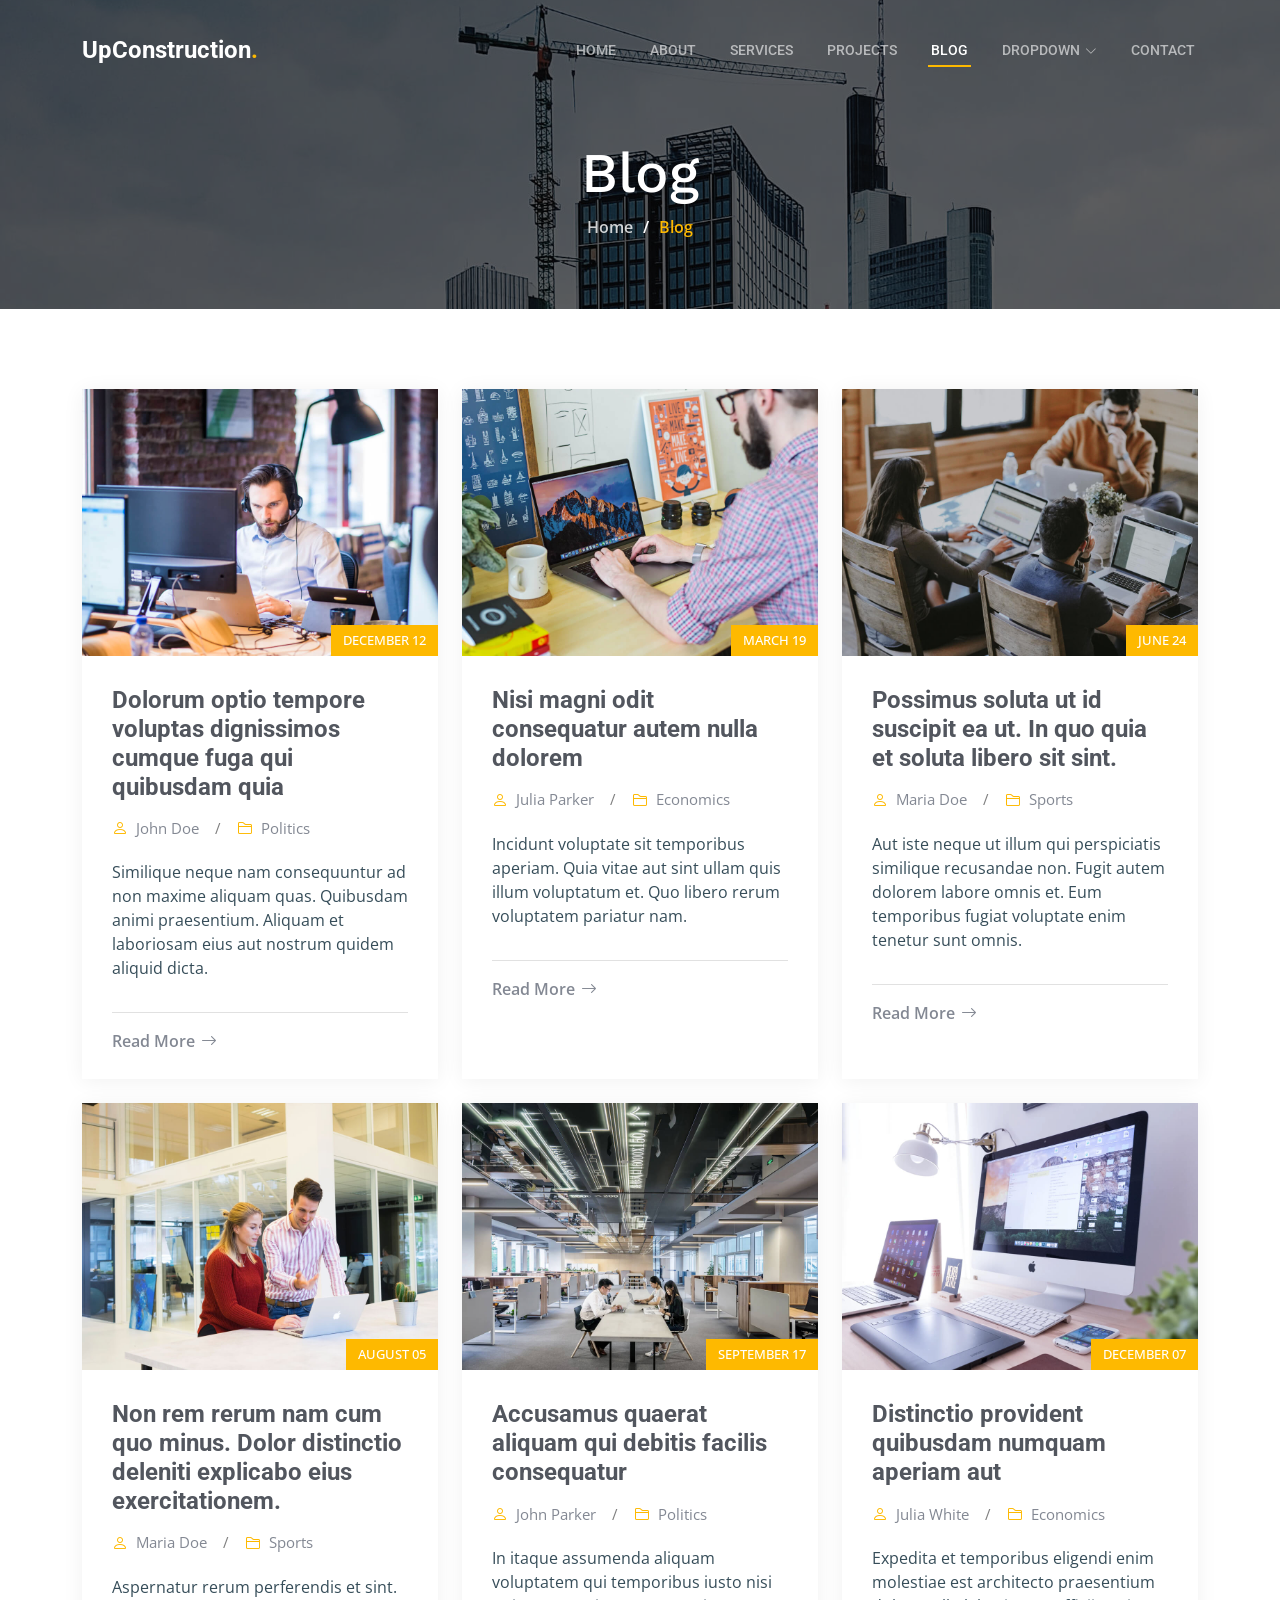
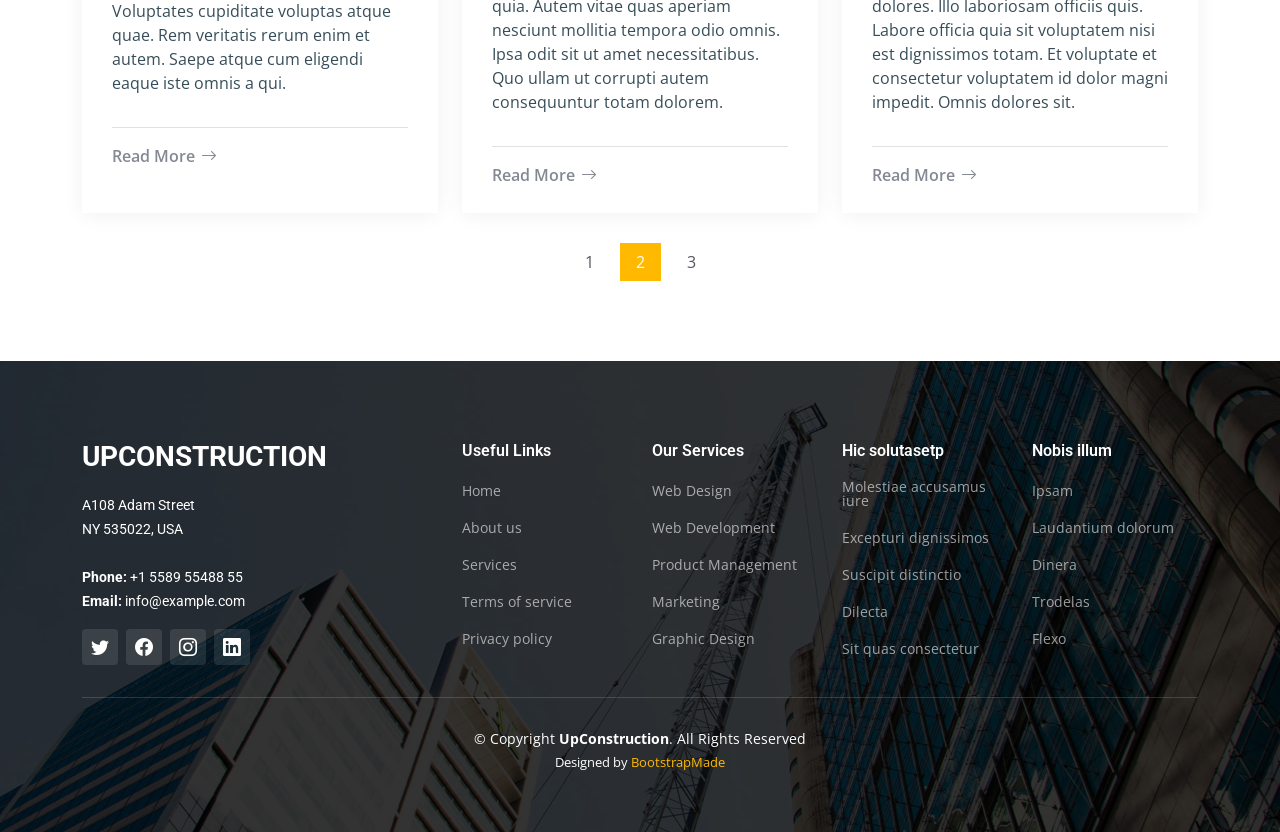
==== blog.html @ 9a9c30e9 "main" ====
<!DOCTYPE html>
<html lang="en">

<head>
  <meta charset="utf-8">
  <meta content="width=device-width, initial-scale=1.0" name="viewport">

  <title>UpConstruction Bootstrap Template - Blog</title>
  <meta content="" name="description">
  <meta content="" name="keywords">

  <!-- Favicons -->
  <link href="assets/img/favicon.png" rel="icon">
  <link href="assets/img/apple-touch-icon.png" rel="apple-touch-icon">

  <!-- Google Fonts -->
  <link rel="preconnect" href="https://fonts.googleapis.com">
  <link rel="preconnect" href="https://fonts.gstatic.com" crossorigin>
  <link href="https://fonts.googleapis.com/css2?family=Open+Sans:ital,wght@0,300;0,400;0,500;0,600;0,700;1,300;1,400;1,600;1,700&family=Roboto:ital,wght@0,300;0,400;0,500;0,600;0,700;1,300;1,400;1,500;1,600;1,700&family=Work+Sans:ital,wght@0,300;0,400;0,500;0,600;0,700;1,300;1,400;1,500;1,600;1,700&display=swap" rel="stylesheet">

  <!-- Vendor CSS Files -->
  <link href="assets/vendor/bootstrap/css/bootstrap.min.css" rel="stylesheet">
  <link href="assets/vendor/bootstrap-icons/bootstrap-icons.css" rel="stylesheet">
  <link href="assets/vendor/fontawesome-free/css/all.min.css" rel="stylesheet">
  <link href="assets/vendor/aos/aos.css" rel="stylesheet">
  <link href="assets/vendor/glightbox/css/glightbox.min.css" rel="stylesheet">
  <link href="assets/vendor/swiper/swiper-bundle.min.css" rel="stylesheet">

  <!-- Template Main CSS File -->
  <link href="assets/css/main.css" rel="stylesheet">

  <!-- =======================================================
  * Template Name: UpConstruction - v1.3.0
  * Template URL: https://bootstrapmade.com/upconstruction-bootstrap-construction-website-template/
  * Author: BootstrapMade.com
  * License: https://bootstrapmade.com/license/
  ======================================================== -->
</head>

<body>

  <!-- ======= Header ======= -->
  <header id="header" class="header d-flex align-items-center">
    <div class="container-fluid container-xl d-flex align-items-center justify-content-between">

      <a href="index.html" class="logo d-flex align-items-center">
        <!-- Uncomment the line below if you also wish to use an image logo -->
        <!-- <img src="assets/img/logo.png" alt=""> -->
        <h1>UpConstruction<span>.</span></h1>
      </a>

      <i class="mobile-nav-toggle mobile-nav-show bi bi-list"></i>
      <i class="mobile-nav-toggle mobile-nav-hide d-none bi bi-x"></i>
      <nav id="navbar" class="navbar">
        <ul>
          <li><a href="index.html">Home</a></li>
          <li><a href="about.html">About</a></li>
          <li><a href="services.html">Services</a></li>
          <li><a href="projects.html">Projects</a></li>
          <li><a href="blog.html" class="active">Blog</a></li>
          <li class="dropdown"><a href="#"><span>Dropdown</span> <i class="bi bi-chevron-down dropdown-indicator"></i></a>
            <ul>
              <li><a href="#">Dropdown 1</a></li>
              <li class="dropdown"><a href="#"><span>Deep Dropdown</span> <i class="bi bi-chevron-down dropdown-indicator"></i></a>
                <ul>
                  <li><a href="#">Deep Dropdown 1</a></li>
                  <li><a href="#">Deep Dropdown 2</a></li>
                  <li><a href="#">Deep Dropdown 3</a></li>
                  <li><a href="#">Deep Dropdown 4</a></li>
                  <li><a href="#">Deep Dropdown 5</a></li>
                </ul>
              </li>
              <li><a href="#">Dropdown 2</a></li>
              <li><a href="#">Dropdown 3</a></li>
              <li><a href="#">Dropdown 4</a></li>
            </ul>
          </li>
          <li><a href="contact.html">Contact</a></li>
        </ul>
      </nav><!-- .navbar -->

    </div>
  </header><!-- End Header -->

  <main id="main">

    <!-- ======= Breadcrumbs ======= -->
    <div class="breadcrumbs d-flex align-items-center" style="background-image: url('assets/img/breadcrumbs-bg.jpg');">
      <div class="container position-relative d-flex flex-column align-items-center" data-aos="fade">

        <h2>Blog</h2>
        <ol>
          <li><a href="index.html">Home</a></li>
          <li>Blog</li>
        </ol>

      </div>
    </div><!-- End Breadcrumbs -->

    <!-- ======= Blog Section ======= -->
    <section id="blog" class="blog">
      <div class="container" data-aos="fade-up" data-aos-delay="100">

        <div class="row gy-4 posts-list">

          <div class="col-xl-4 col-md-6">
            <div class="post-item position-relative h-100">

              <div class="post-img position-relative overflow-hidden">
                <img src="assets/img/blog/blog-1.jpg" class="img-fluid" alt="">
                <span class="post-date">December 12</span>
              </div>

              <div class="post-content d-flex flex-column">

                <h3 class="post-title">Dolorum optio tempore voluptas dignissimos cumque fuga qui quibusdam quia</h3>

                <div class="meta d-flex align-items-center">
                  <div class="d-flex align-items-center">
                    <i class="bi bi-person"></i> <span class="ps-2">John Doe</span>
                  </div>
                  <span class="px-3 text-black-50">/</span>
                  <div class="d-flex align-items-center">
                    <i class="bi bi-folder2"></i> <span class="ps-2">Politics</span>
                  </div>
                </div>

                <p>
                  Similique neque nam consequuntur ad non maxime aliquam quas. Quibusdam animi praesentium. Aliquam et laboriosam eius aut nostrum quidem aliquid dicta.
                </p>

                <hr>

                <a href="blog-details.html" class="readmore stretched-link"><span>Read More</span><i class="bi bi-arrow-right"></i></a>

              </div>

            </div>
          </div><!-- End post list item -->

          <div class="col-xl-4 col-md-6">
            <div class="post-item position-relative h-100">

              <div class="post-img position-relative overflow-hidden">
                <img src="assets/img/blog/blog-2.jpg" class="img-fluid" alt="">
                <span class="post-date">March 19</span>
              </div>

              <div class="post-content d-flex flex-column">

                <h3 class="post-title">Nisi magni odit consequatur autem nulla dolorem</h3>

                <div class="meta d-flex align-items-center">
                  <div class="d-flex align-items-center">
                    <i class="bi bi-person"></i> <span class="ps-2">Julia Parker</span>
                  </div>
                  <span class="px-3 text-black-50">/</span>
                  <div class="d-flex align-items-center">
                    <i class="bi bi-folder2"></i> <span class="ps-2">Economics</span>
                  </div>
                </div>

                <p>
                  Incidunt voluptate sit temporibus aperiam. Quia vitae aut sint ullam quis illum voluptatum et. Quo libero rerum voluptatem pariatur nam.
                </p>

                <hr>

                <a href="blog-details.html" class="readmore stretched-link"><span>Read More</span><i class="bi bi-arrow-right"></i></a>

              </div>

            </div>
          </div><!-- End post list item -->

          <div class="col-xl-4 col-md-6">
            <div class="post-item position-relative h-100">

              <div class="post-img position-relative overflow-hidden">
                <img src="assets/img/blog/blog-3.jpg" class="img-fluid" alt="">
                <span class="post-date">June 24</span>
              </div>

              <div class="post-content d-flex flex-column">

                <h3 class="post-title">Possimus soluta ut id suscipit ea ut. In quo quia et soluta libero sit sint.</h3>

                <div class="meta d-flex align-items-center">
                  <div class="d-flex align-items-center">
                    <i class="bi bi-person"></i> <span class="ps-2">Maria Doe</span>
                  </div>
                  <span class="px-3 text-black-50">/</span>
                  <div class="d-flex align-items-center">
                    <i class="bi bi-folder2"></i> <span class="ps-2">Sports</span>
                  </div>
                </div>

                <p>
                  Aut iste neque ut illum qui perspiciatis similique recusandae non. Fugit autem dolorem labore omnis et. Eum temporibus fugiat voluptate enim tenetur sunt omnis.
                </p>

                <hr>

                <a href="blog-details.html" class="readmore stretched-link"><span>Read More</span><i class="bi bi-arrow-right"></i></a>

              </div>

            </div>
          </div><!-- End post list item -->

          <div class="col-xl-4 col-md-6">
            <div class="post-item position-relative h-100">

              <div class="post-img position-relative overflow-hidden">
                <img src="assets/img/blog/blog-4.jpg" class="img-fluid" alt="">
                <span class="post-date">August 05</span>
              </div>

              <div class="post-content d-flex flex-column">

                <h3 class="post-title">Non rem rerum nam cum quo minus. Dolor distinctio deleniti explicabo eius exercitationem.</h3>

                <div class="meta d-flex align-items-center">
                  <div class="d-flex align-items-center">
                    <i class="bi bi-person"></i> <span class="ps-2">Maria Doe</span>
                  </div>
                  <span class="px-3 text-black-50">/</span>
                  <div class="d-flex align-items-center">
                    <i class="bi bi-folder2"></i> <span class="ps-2">Sports</span>
                  </div>
                </div>

                <p>
                  Aspernatur rerum perferendis et sint. Voluptates cupiditate voluptas atque quae. Rem veritatis rerum enim et autem. Saepe atque cum eligendi eaque iste omnis a qui.
                </p>

                <hr>

                <a href="blog-details.html" class="readmore stretched-link"><span>Read More</span><i class="bi bi-arrow-right"></i></a>

              </div>

            </div>
          </div><!-- End post list item -->

          <div class="col-xl-4 col-md-6">
            <div class="post-item position-relative h-100">

              <div class="post-img position-relative overflow-hidden">
                <img src="assets/img/blog/blog-5.jpg" class="img-fluid" alt="">
                <span class="post-date">September 17</span>
              </div>

              <div class="post-content d-flex flex-column">

                <h3 class="post-title">Accusamus quaerat aliquam qui debitis facilis consequatur</h3>

                <div class="meta d-flex align-items-center">
                  <div class="d-flex align-items-center">
                    <i class="bi bi-person"></i> <span class="ps-2">John Parker</span>
                  </div>
                  <span class="px-3 text-black-50">/</span>
                  <div class="d-flex align-items-center">
                    <i class="bi bi-folder2"></i> <span class="ps-2">Politics</span>
                  </div>
                </div>

                <p>
                  In itaque assumenda aliquam voluptatem qui temporibus iusto nisi quia. Autem vitae quas aperiam nesciunt mollitia tempora odio omnis. Ipsa odit sit ut amet necessitatibus. Quo ullam ut corrupti autem consequuntur totam dolorem.
                </p>

                <hr>

                <a href="blog-details.html" class="readmore stretched-link"><span>Read More</span><i class="bi bi-arrow-right"></i></a>

              </div>

            </div>
          </div><!-- End post list item -->

          <div class="col-xl-4 col-md-6">
            <div class="post-item position-relative h-100">

              <div class="post-img position-relative overflow-hidden">
                <img src="assets/img/blog/blog-6.jpg" class="img-fluid" alt="">
                <span class="post-date">December 07</span>
              </div>

              <div class="post-content d-flex flex-column">

                <h3 class="post-title">Distinctio provident quibusdam numquam aperiam aut</h3>

                <div class="meta d-flex align-items-center">
                  <div class="d-flex align-items-center">
                    <i class="bi bi-person"></i> <span class="ps-2">Julia White</span>
                  </div>
                  <span class="px-3 text-black-50">/</span>
                  <div class="d-flex align-items-center">
                    <i class="bi bi-folder2"></i> <span class="ps-2">Economics</span>
                  </div>
                </div>

                <p>
                  Expedita et temporibus eligendi enim molestiae est architecto praesentium dolores. Illo laboriosam officiis quis. Labore officia quia sit voluptatem nisi est dignissimos totam. Et voluptate et consectetur voluptatem id dolor magni impedit. Omnis dolores sit.
                </p>

                <hr>

                <a href="blog-details.html" class="readmore stretched-link"><span>Read More</span><i class="bi bi-arrow-right"></i></a>

              </div>

            </div>
          </div><!-- End post list item -->

        </div><!-- End blog posts list -->

        <div class="blog-pagination">
          <ul class="justify-content-center">
            <li><a href="#">1</a></li>
            <li class="active"><a href="#">2</a></li>
            <li><a href="#">3</a></li>
          </ul>
        </div><!-- End blog pagination -->

      </div>
    </section><!-- End Blog Section -->

  </main><!-- End #main -->

  <!-- ======= Footer ======= -->
  <footer id="footer" class="footer">

    <div class="footer-content position-relative">
      <div class="container">
        <div class="row">

          <div class="col-lg-4 col-md-6">
            <div class="footer-info">
              <h3>UpConstruction</h3>
              <p>
                A108 Adam Street <br>
                NY 535022, USA<br><br>
                <strong>Phone:</strong> +1 5589 55488 55<br>
                <strong>Email:</strong> info@example.com<br>
              </p>
              <div class="social-links d-flex mt-3">
                <a href="#" class="d-flex align-items-center justify-content-center"><i class="bi bi-twitter"></i></a>
                <a href="#" class="d-flex align-items-center justify-content-center"><i class="bi bi-facebook"></i></a>
                <a href="#" class="d-flex align-items-center justify-content-center"><i class="bi bi-instagram"></i></a>
                <a href="#" class="d-flex align-items-center justify-content-center"><i class="bi bi-linkedin"></i></a>
              </div>
            </div>
          </div><!-- End footer info column-->

          <div class="col-lg-2 col-md-3 footer-links">
            <h4>Useful Links</h4>
            <ul>
              <li><a href="#">Home</a></li>
              <li><a href="#">About us</a></li>
              <li><a href="#">Services</a></li>
              <li><a href="#">Terms of service</a></li>
              <li><a href="#">Privacy policy</a></li>
            </ul>
          </div><!-- End footer links column-->

          <div class="col-lg-2 col-md-3 footer-links">
            <h4>Our Services</h4>
            <ul>
              <li><a href="#">Web Design</a></li>
              <li><a href="#">Web Development</a></li>
              <li><a href="#">Product Management</a></li>
              <li><a href="#">Marketing</a></li>
              <li><a href="#">Graphic Design</a></li>
            </ul>
          </div><!-- End footer links column-->

          <div class="col-lg-2 col-md-3 footer-links">
            <h4>Hic solutasetp</h4>
            <ul>
              <li><a href="#">Molestiae accusamus iure</a></li>
              <li><a href="#">Excepturi dignissimos</a></li>
              <li><a href="#">Suscipit distinctio</a></li>
              <li><a href="#">Dilecta</a></li>
              <li><a href="#">Sit quas consectetur</a></li>
            </ul>
          </div><!-- End footer links column-->

          <div class="col-lg-2 col-md-3 footer-links">
            <h4>Nobis illum</h4>
            <ul>
              <li><a href="#">Ipsam</a></li>
              <li><a href="#">Laudantium dolorum</a></li>
              <li><a href="#">Dinera</a></li>
              <li><a href="#">Trodelas</a></li>
              <li><a href="#">Flexo</a></li>
            </ul>
          </div><!-- End footer links column-->

        </div>
      </div>
    </div>

    <div class="footer-legal text-center position-relative">
      <div class="container">
        <div class="copyright">
          &copy; Copyright <strong><span>UpConstruction</span></strong>. All Rights Reserved
        </div>
        <div class="credits">
          <!-- All the links in the footer should remain intact. -->
          <!-- You can delete the links only if you purchased the pro version. -->
          <!-- Licensing information: https://bootstrapmade.com/license/ -->
          <!-- Purchase the pro version with working PHP/AJAX contact form: https://bootstrapmade.com/upconstruction-bootstrap-construction-website-template/ -->
          Designed by <a href="https://bootstrapmade.com/">BootstrapMade</a>
        </div>
      </div>
    </div>

  </footer>
  <!-- End Footer -->

  <a href="#" class="scroll-top d-flex align-items-center justify-content-center"><i class="bi bi-arrow-up-short"></i></a>

  <div id="preloader"></div>

  <!-- Vendor JS Files -->
  <script src="assets/vendor/bootstrap/js/bootstrap.bundle.min.js"></script>
  <script src="assets/vendor/aos/aos.js"></script>
  <script src="assets/vendor/glightbox/js/glightbox.min.js"></script>
  <script src="assets/vendor/isotope-layout/isotope.pkgd.min.js"></script>
  <script src="assets/vendor/swiper/swiper-bundle.min.js"></script>
  <script src="assets/vendor/purecounter/purecounter_vanilla.js"></script>
  <script src="assets/vendor/php-email-form/validate.js"></script>

  <!-- Template Main JS File -->
  <script src="assets/js/main.js"></script>

</body>

</html>
---- assets/css/main.css ----
/**
* Template Name: UpConstruction - v1.3.0
* Template URL: https://bootstrapmade.com/upconstruction-bootstrap-construction-website-template/
* Author: BootstrapMade.com
* License: https://bootstrapmade.com/license/
*/

/*--------------------------------------------------------------
# Set main reusable colors and fonts using CSS variables
# Learn more about CSS variables at https://developer.mozilla.org/en-US/docs/Web/CSS/Using_CSS_custom_properties
--------------------------------------------------------------*/
/* Fonts */
:root {
  --font-default: "Open Sans", system-ui, -apple-system, "Segoe UI", Roboto, "Helvetica Neue", Arial, "Noto Sans", "Liberation Sans", sans-serif, "Apple Color Emoji", "Segoe UI Emoji", "Segoe UI Symbol", "Noto Color Emoji";
  --font-primary: "Roboto", sans-serif;
  --font-secondary: "Work Sans", sans-serif;
}

/* Colors */
:root {
  --color-default: #364d59;
  --color-primary: #feb900;
  --color-secondary: #52565e;
}

/* Smooth scroll behavior */
:root {
  scroll-behavior: smooth;
}

/*--------------------------------------------------------------
# General
--------------------------------------------------------------*/
body {
  font-family: var(--font-default);
  color: var(--color-default);
  overflow-x: hidden;
}

a {
  color: var(--color-primary);
  text-decoration: none;
}

a:hover {
  color: #ffc732;
  text-decoration: none;
}

h1,
h2,
h3,
h4,
h5,
h6 {
  font-family: var(--font-primary);
}

/*--------------------------------------------------------------
# Sections & Section Header
--------------------------------------------------------------*/
section {
  padding: 80px 0;
  overflow: hidden;
}

.section-bg {
  background-color: #f5f6f7;
}

.section-header {
  text-align: center;
  padding-bottom: 70px;
}

.section-header h2 {
  font-size: 32px;
  font-weight: 700;
  position: relative;
  color: #2e3135;
}

.section-header h2:before,
.section-header h2:after {
  content: "";
  width: 50px;
  height: 2px;
  background: var(--color-primary);
  display: inline-block;
}

.section-header h2:before {
  margin: 0 15px 10px 0;
}

.section-header h2:after {
  margin: 0 0 10px 15px;
}

.section-header p {
  margin: 0 auto 0 auto;
}

@media (min-width: 1199px) {
  .section-header p {
    max-width: 60%;
  }
}

/*--------------------------------------------------------------
# Breadcrumbs
--------------------------------------------------------------*/
.breadcrumbs {
  padding: 140px 0 60px 0;
  min-height: 30vh;
  position: relative;
  background-size: cover;
  background-position: center;
  background-repeat: no-repeat;
}

.breadcrumbs:before {
  content: "";
  background-color: rgba(0, 0, 0, 0.6);
  position: absolute;
  inset: 0;
}

.breadcrumbs h2 {
  font-size: 56px;
  font-weight: 500;
  color: #fff;
  font-family: var(--font-secondary);
}

.breadcrumbs ol {
  display: flex;
  flex-wrap: wrap;
  list-style: none;
  padding: 0 0 10px 0;
  margin: 0;
  font-size: 16px;
  font-weight: 600;
  color: var(--color-primary);
}

.breadcrumbs ol a {
  color: rgba(255, 255, 255, 0.8);
  transition: 0.3s;
}

.breadcrumbs ol a:hover {
  text-decoration: underline;
}

.breadcrumbs ol li+li {
  padding-left: 10px;
}

.breadcrumbs ol li+li::before {
  display: inline-block;
  padding-right: 10px;
  color: #fff;
  content: "/";
}

/*--------------------------------------------------------------
# Scroll top button
--------------------------------------------------------------*/
.scroll-top {
  position: fixed;
  visibility: hidden;
  opacity: 0;
  right: 15px;
  bottom: 15px;
  z-index: 99999;
  background: var(--color-primary);
  width: 40px;
  height: 40px;
  border-radius: 4px;
  transition: all 0.4s;
}

.scroll-top i {
  font-size: 24px;
  color: var(--color-secondary);
  line-height: 0;
}

.scroll-top:hover {
  background: #ffc732;
  color: #fff;
}

.scroll-top.active {
  visibility: visible;
  opacity: 1;
}

/*--------------------------------------------------------------
# Preloader
--------------------------------------------------------------*/
#preloader {
  position: fixed;
  inset: 0;
  z-index: 999999;
  overflow: hidden;
  background: #fff;
  transition: all 0.6s ease-out;
}

#preloader:before {
  content: "";
  position: fixed;
  top: calc(50% - 30px);
  left: calc(50% - 30px);
  border: 6px solid #fff;
  border-color: var(--color-primary) transparent var(--color-primary) transparent;
  border-radius: 50%;
  width: 60px;
  height: 60px;
  -webkit-animation: animate-preloader 1.5s linear infinite;
  animation: animate-preloader 1.5s linear infinite;
}

@-webkit-keyframes animate-preloader {
  0% {
    transform: rotate(0deg);
  }

  100% {
    transform: rotate(360deg);
  }
}

@keyframes animate-preloader {
  0% {
    transform: rotate(0deg);
  }

  100% {
    transform: rotate(360deg);
  }
}

/*--------------------------------------------------------------
# Disable aos animation delay on mobile devices
--------------------------------------------------------------*/
@media screen and (max-width: 768px) {
  [data-aos-delay] {
    transition-delay: 0 !important;
  }
}

/*--------------------------------------------------------------
# Header
--------------------------------------------------------------*/
.header {
  z-index: 997;
  position: absolute;
  padding: 30px 0;
  top: 0;
  left: 0;
  right: 0;
}

.header .logo img {
  max-height: 40px;
  margin-right: 6px;
}

.header .logo h1 {
  font-size: 24px;
  font-weight: 700;
  color: #fff;
  margin-bottom: 0;
  font-family: var(--font-primary);
}

.header .logo h1 span {
  color: var(--color-primary);
}

/*--------------------------------------------------------------
# Desktop Navigation
--------------------------------------------------------------*/
@media (min-width: 1280px) {
  .navbar {
    padding: 0;
  }

  .navbar ul {
    margin: 0;
    padding: 0;
    display: flex;
    list-style: none;
    align-items: center;
  }

  .navbar li {
    position: relative;
  }

  .navbar>ul>li {
    white-space: nowrap;
    padding: 10px 0 10px 28px;
  }

  .navbar a,
  .navbar a:focus {
    display: flex;
    align-items: center;
    justify-content: space-between;
    padding: 0 3px;
    font-family: var(--font-primary);
    font-size: 14px;
    font-weight: 500;
    color: rgba(255, 255, 255, 0.6);
    text-transform: uppercase;
    white-space: nowrap;
    transition: 0.3s;
    position: relative;
  }

  .navbar a i,
  .navbar a:focus i {
    font-size: 12px;
    line-height: 0;
    margin-left: 5px;
  }

  .navbar>ul>li>a:before {
    content: "";
    position: absolute;
    width: 100%;
    height: 2px;
    bottom: -6px;
    left: 0;
    background-color: var(--color-primary);
    visibility: hidden;
    width: 0px;
    transition: all 0.3s ease-in-out 0s;
  }

  .navbar a:hover:before,
  .navbar li:hover>a:before,
  .navbar .active:before {
    visibility: visible;
    width: 100%;
  }

  .navbar a:hover,
  .navbar .active,
  .navbar .active:focus,
  .navbar li:hover>a {
    color: #fff;
  }

  .navbar .dropdown ul {
    display: block;
    position: absolute;
    left: 28px;
    top: calc(100% + 30px);
    margin: 0;
    padding: 10px 0;
    z-index: 99;
    opacity: 0;
    visibility: hidden;
    background: #fff;
    box-shadow: 0px 0px 30px rgba(127, 137, 161, 0.25);
    transition: 0.3s;
  }

  .navbar .dropdown ul li {
    min-width: 200px;
  }

  .navbar .dropdown ul a {
    padding: 10px 20px;
    font-size: 15px;
    text-transform: none;
    color: var(--color-default);
    font-weight: 400;
  }

  .navbar .dropdown ul a i {
    font-size: 12px;
  }

  .navbar .dropdown ul a:hover,
  .navbar .dropdown ul .active:hover,
  .navbar .dropdown ul li:hover>a {
    color: var(--color-primary);
  }

  .navbar .dropdown:hover>ul {
    opacity: 1;
    top: 100%;
    visibility: visible;
  }

  .navbar .dropdown .dropdown ul {
    top: 0;
    left: calc(100% - 30px);
    visibility: hidden;
  }

  .navbar .dropdown .dropdown:hover>ul {
    opacity: 1;
    top: 0;
    left: 100%;
    visibility: visible;
  }
}

@media (min-width: 1280px) and (max-width: 1366px) {
  .navbar .dropdown .dropdown ul {
    left: -90%;
  }

  .navbar .dropdown .dropdown:hover>ul {
    left: -100%;
  }
}

@media (min-width: 1280px) {

  .mobile-nav-show,
  .mobile-nav-hide {
    display: none;
  }
}

/*--------------------------------------------------------------
# Mobile Navigation
--------------------------------------------------------------*/
@media (max-width: 1279px) {
  .navbar {
    position: fixed;
    top: 0;
    right: -100%;
    width: 100%;
    max-width: 400px;
    bottom: 0;
    transition: 0.3s;
    z-index: 9997;
  }

  .navbar ul {
    position: absolute;
    inset: 0;
    padding: 50px 0 10px 0;
    margin: 0;
    background: rgba(0, 0, 0, 0.8);
    overflow-y: auto;
    transition: 0.3s;
    z-index: 9998;
  }

  .navbar a,
  .navbar a:focus {
    display: flex;
    align-items: center;
    justify-content: space-between;
    padding: 10px 20px;
    font-family: var(--font-primary);
    font-size: 15px;
    font-weight: 500;
    color: rgba(255, 255, 255, 0.7);
    white-space: nowrap;
    text-transform: uppercase;
    transition: 0.3s;
  }

  .navbar a i,
  .navbar a:focus i {
    font-size: 12px;
    line-height: 0;
    margin-left: 5px;
  }

  .navbar a:hover,
  .navbar .active,
  .navbar .active:focus,
  .navbar li:hover>a {
    color: #fff;
  }

  .navbar .dropdown ul,
  .navbar .dropdown .dropdown ul {
    position: static;
    display: none;
    padding: 10px 0;
    margin: 10px 20px;
    transition: all 0.5s ease-in-out;
    border: 1px solid #222428;
  }

  .navbar .dropdown>.dropdown-active,
  .navbar .dropdown .dropdown>.dropdown-active {
    display: block;
  }

  .mobile-nav-show {
    position: relative;
    color: #fff;
    font-size: 28px;
    cursor: pointer;
    line-height: 0;
    transition: 0.5s;
    z-index: 9999;
    padding-right: 10px;
  }

  .mobile-nav-hide {
    color: #fff;
    font-size: 32px;
    cursor: pointer;
    line-height: 0;
    transition: 0.5s;
    position: fixed;
    right: 20px;
    top: 20px;
    z-index: 9999;
  }

  .mobile-nav-active {
    overflow: hidden;
  }

  .mobile-nav-active .navbar {
    right: 0;
  }

  .mobile-nav-active .navbar:before {
    content: "";
    position: fixed;
    inset: 0;
    background: rgba(0, 0, 0, 0.6);
    z-index: 9996;
  }
}

/*--------------------------------------------------------------
# Get Started Section
--------------------------------------------------------------*/
.get-started .content {
  padding: 30px 0;
}

.get-started .content h3 {
  font-size: 36px;
  color: var(--color-secondary);
  font-weight: 600;
  margin-bottom: 25px;
  padding-bottom: 25px;
  position: relative;
}

.get-started .content h3:after {
  content: "";
  position: absolute;
  display: block;
  width: 60px;
  height: 4px;
  background: var(--color-primary);
  left: 0;
  bottom: 0;
}

.get-started .content p {
  font-size: 14px;
}

.get-started .php-email-form {
  background: #fff;
  padding: 30px;
  height: 100%;
}

@media (max-width: 575px) {
  .get-started .php-email-form {
    padding: 20px;
  }
}

.get-started .php-email-form h3 {
  font-size: 14px;
  font-weight: 700;
  text-transform: uppercase;
  letter-spacing: 1px;
}

.get-started .php-email-form p {
  font-size: 14px;
  margin-bottom: 20px;
}

.get-started .php-email-form .error-message {
  display: none;
  color: #fff;
  background: #df1529;
  text-align: left;
  padding: 15px;
  margin-bottom: 24px;
  font-weight: 600;
}

.get-started .php-email-form .sent-message {
  display: none;
  color: #fff;
  background: #059652;
  text-align: center;
  padding: 15px;
  margin-bottom: 24px;
  font-weight: 600;
}

.get-started .php-email-form .loading {
  display: none;
  background: #fff;
  text-align: center;
  padding: 15px;
  margin-bottom: 24px;
}

.get-started .php-email-form .loading:before {
  content: "";
  display: inline-block;
  border-radius: 50%;
  width: 24px;
  height: 24px;
  margin: 0 10px -6px 0;
  border: 3px solid #059652;
  border-top-color: #fff;
  -webkit-animation: animate-loading 1s linear infinite;
  animation: animate-loading 1s linear infinite;
}

.get-started .php-email-form input,
.get-started .php-email-form textarea {
  border-radius: 0;
  box-shadow: none;
  font-size: 14px;
  border-radius: 0;
}

.get-started .php-email-form input:focus,
.get-started .php-email-form textarea:focus {
  border-color: var(--color-primary);
}

.get-started .php-email-form input {
  padding: 12px 15px;
}

.get-started .php-email-form textarea {
  padding: 12px 15px;
}

.get-started .php-email-form button[type=submit] {
  background: var(--color-primary);
  border: 0;
  padding: 10px 30px;
  color: #fff;
  transition: 0.4s;
  border-radius: 4px;
}

.get-started .php-email-form button[type=submit]:hover {
  background: rgba(254, 185, 0, 0.8);
}

@-webkit-keyframes animate-loading {
  0% {
    transform: rotate(0deg);
  }

  100% {
    transform: rotate(360deg);
  }
}

@keyframes animate-loading {
  0% {
    transform: rotate(0deg);
  }

  100% {
    transform: rotate(360deg);
  }
}

/*--------------------------------------------------------------
# Constructions Section
--------------------------------------------------------------*/
.constructions .card-item {
  border: 1px solid rgba(82, 86, 94, 0.2);
  background: #fff;
  position: relative;
  border-radius: 0;
}

.constructions .card-item .card-bg {
  min-height: 300px;
  background-size: cover;
  background-position: center;
  background-repeat: no-repeat;
}

.constructions .card-item .card-body {
  padding: 30px;
}

.constructions .card-item h4 {
  font-weight: 700;
  font-size: 20px;
  margin-bottom: 15px;
  color: var(--color-secondary);
}

.constructions .card-item p {
  color: var(--color-secondary);
  margin: 0;
}

/*--------------------------------------------------------------
# Services Section
--------------------------------------------------------------*/
.services .service-item {
  padding: 40px;
  background: #fff;
  height: 100%;
}

.services .service-item .icon {
  width: 48px;
  height: 48px;
  position: relative;
  margin-bottom: 50px;
}

.services .service-item .icon i {
  color: var(--color-secondary);
  font-size: 40px;
  transition: ease-in-out 0.3s;
  z-index: 2;
  position: relative;
  line-height: 1.8;
}

.services .service-item .icon:before {
  position: absolute;
  content: "";
  height: 100%;
  width: 100%;
  background: #f0f1f2;
  border-radius: 50px;
  z-index: 1;
  top: 10px;
  right: -15px;
  transition: 0.3s;
}

.services .service-item h3 {
  color: var(--color-default);
  font-weight: 700;
  margin: 0 0 20px 0;
  padding-bottom: 8px;
  font-size: 22px;
  position: relative;
  display: inline-block;
  border-bottom: 4px solid #ebebed;
  transition: 0.3s;
}

.services .service-item p {
  line-height: 24px;
  font-size: 14px;
  margin-bottom: 0;
}

.services .service-item .readmore {
  margin-top: 15px;
  display: inline-block;
  color: var(--color-primary);
}

.services .service-item:hover .icon:before {
  background: var(--color-primary);
}

.services .service-item:hover h3 {
  border-color: var(--color-primary);
}

/*--------------------------------------------------------------
# Features Section
--------------------------------------------------------------*/
.features .nav-tabs {
  border: 0;
}

.features .nav-link {
  padding: 15px 0;
  transition: 0.3s;
  color: var(--color-secondary);
  border-radius: 0;
  display: flex;
  align-items: center;
  justify-content: center;
  cursor: pointer;
  height: 100%;
  border: 0;
  border-bottom: 4px solid #e2e4e6;
}

.features .nav-link i {
  padding-right: 15px;
  font-size: 48px;
}

.features .nav-link h4 {
  font-size: 18px;
  font-weight: 600;
  margin: 0;
}

@media (max-width: 575px) {
  .features .nav-link h4 {
    font-size: 16px;
  }
}

.features .nav-link:hover {
  color: var(--color-primary);
}

.features .nav-link.active {
  color: var(--color-primary);
  background-color: transparent;
  border-color: var(--color-primary);
}

.features .tab-content {
  margin-top: 30px;
}

.features .tab-pane h3 {
  font-weight: 700;
  font-size: 32px;
  position: relative;
  margin-bottom: 20px;
  padding-bottom: 20px;
}

.features .tab-pane h3:after {
  content: "";
  position: absolute;
  display: block;
  width: 60px;
  height: 3px;
  background: var(--color-primary);
  left: 0;
  bottom: 0;
}

.features .tab-pane ul {
  list-style: none;
  padding: 0;
}

.features .tab-pane ul li {
  padding-top: 10px;
}

.features .tab-pane ul i {
  font-size: 20px;
  padding-right: 4px;
  color: var(--color-primary);
}

.features .tab-pane p:last-child {
  margin-bottom: 0;
}

/*--------------------------------------------------------------
# Our Projects Section
--------------------------------------------------------------*/
.projects .portfolio-flters {
  padding: 0;
  margin: 0 auto 20px auto;
  list-style: none;
  text-align: center;
}

.projects .portfolio-flters li {
  cursor: pointer;
  display: inline-block;
  padding: 0;
  font-size: 18px;
  font-weight: 500;
  margin: 0 10px;
  line-height: 1;
  margin-bottom: 5px;
  transition: all 0.3s ease-in-out;
}

.projects .portfolio-flters li:hover,
.projects .portfolio-flters li.filter-active {
  color: var(--color-primary);
}

.projects .portfolio-flters li:first-child {
  margin-left: 0;
}

.projects .portfolio-flters li:last-child {
  margin-right: 0;
}

@media (max-width: 575px) {
  .projects .portfolio-flters li {
    font-size: 14px;
    margin: 0 5px;
  }
}

.projects .portfolio-content {
  position: relative;
  overflow: hidden;
}

.projects .portfolio-content img {
  transition: 0.3s;
}

.projects .portfolio-content .portfolio-info {
  opacity: 0;
  position: absolute;
  inset: 0;
  z-index: 3;
  transition: all ease-in-out 0.3s;
  background: rgba(0, 0, 0, 0.6);
  padding: 15px;
}

.projects .portfolio-content .portfolio-info h4 {
  font-size: 14px;
  padding: 5px 10px;
  font-weight: 400;
  color: #fff;
  display: inline-block;
  background-color: var(--color-primary);
}

.projects .portfolio-content .portfolio-info p {
  position: absolute;
  bottom: 10px;
  text-align: center;
  display: inline-block;
  left: 0;
  right: 0;
  font-size: 16px;
  font-weight: 600;
  color: rgba(255, 255, 255, 0.8);
}

.projects .portfolio-content .portfolio-info .preview-link,
.projects .portfolio-content .portfolio-info .details-link {
  position: absolute;
  left: calc(50% - 40px);
  font-size: 26px;
  top: calc(50% - 14px);
  color: #fff;
  transition: 0.3s;
  line-height: 1.2;
}

.projects .portfolio-content .portfolio-info .preview-link:hover,
.projects .portfolio-content .portfolio-info .details-link:hover {
  color: var(--color-primary);
}

.projects .portfolio-content .portfolio-info .details-link {
  left: 50%;
  font-size: 34px;
  line-height: 0;
}

.projects .portfolio-content:hover .portfolio-info {
  opacity: 1;
}

.projects .portfolio-content:hover img {
  transform: scale(1.1);
}

/*--------------------------------------------------------------
# Testimonials Section
--------------------------------------------------------------*/
.testimonials .testimonial-wrap {
  padding-left: 50px;
}

.testimonials .testimonials-carousel,
.testimonials .testimonials-slider {
  overflow: hidden;
}

.testimonials .testimonial-item {
  box-sizing: content-box;
  padding: 30px 30px 30px 60px;
  margin: 0 15px 30px 0;
  min-height: 200px;
  box-shadow: 0px 2px 20px rgba(82, 86, 94, 0.1);
  position: relative;
  background: #fff;
}

.testimonials .testimonial-item .testimonial-img {
  width: 90px;
  border-radius: 10px;
  border: 6px solid #fff;
  position: absolute;
  left: -45px;
}

.testimonials .testimonial-item h3 {
  font-size: 18px;
  font-weight: bold;
  margin: 10px 0 5px 0;
  color: #000;
}

.testimonials .testimonial-item h4 {
  font-size: 14px;
  color: #999;
  margin: 0;
}

.testimonials .testimonial-item .stars {
  margin: 10px 0;
}

.testimonials .testimonial-item .stars i {
  color: #ffc107;
  margin: 0 1px;
}

.testimonials .testimonial-item .quote-icon-left,
.testimonials .testimonial-item .quote-icon-right {
  color: #ffd565;
  font-size: 26px;
  line-height: 0;
}

.testimonials .testimonial-item .quote-icon-left {
  display: inline-block;
  left: -5px;
  position: relative;
}

.testimonials .testimonial-item .quote-icon-right {
  display: inline-block;
  right: -5px;
  position: relative;
  top: 10px;
  transform: scale(-1, -1);
}

.testimonials .testimonial-item p {
  font-style: italic;
  margin: 15px auto 15px auto;
}

.testimonials .swiper-pagination {
  margin-top: 20px;
  position: relative;
}

.testimonials .swiper-pagination .swiper-pagination-bullet {
  width: 12px;
  height: 12px;
  background-color: #d5d7da;
  opacity: 1;
}

.testimonials .swiper-pagination .swiper-pagination-bullet-active {
  background-color: var(--color-primary);
}

@media (max-width: 767px) {
  .testimonials .testimonial-wrap {
    padding-left: 0;
  }

  .testimonials .testimonials-carousel,
  .testimonials .testimonials-slider {
    overflow: hidden;
  }

  .testimonials .testimonial-item {
    padding: 30px;
    margin: 15px;
  }

  .testimonials .testimonial-item .testimonial-img {
    position: static;
    left: auto;
  }
}

/*--------------------------------------------------------------
# Alt Services Section
--------------------------------------------------------------*/
.alt-services .img-bg {
  background-size: cover;
  background-position: center center;
  min-height: 400px;
}

.alt-services h3 {
  font-size: 28px;
  font-weight: 700;
  color: var(--color-secondary);
  margin-bottom: 20px;
  padding-bottom: 20px;
  position: relative;
}

.alt-services h3:after {
  content: "";
  position: absolute;
  display: block;
  width: 50px;
  height: 3px;
  background: var(--color-primary);
  left: 0;
  bottom: 0;
}

.alt-services .icon-box {
  margin-top: 50px;
}

.alt-services .icon-box i {
  display: flex;
  align-items: center;
  justify-content: center;
  color: var(--color-primary);
  margin-right: 25px;
  font-size: 28px;
  width: 56px;
  height: 56px;
  border-radius: 4px;
  line-height: 0;
  box-shadow: 0px 2px 30px rgba(0, 0, 0, 0.08);
  background-color: #fff;
  transition: 0.3s;
}

.alt-services .icon-box:hover i {
  background-color: var(--color-primary);
  color: #fff;
}

.alt-services .icon-box h4 {
  font-weight: 700;
  margin-bottom: 10px;
  font-size: 18px;
}

.alt-services .icon-box h4 a {
  color: #000;
  transition: 0.3s;
}

.alt-services .icon-box h4 a:hover {
  color: var(--color-primary);
}

.alt-services .icon-box p {
  line-height: 24px;
  font-size: 14px;
  margin-bottom: 0;
}

/*--------------------------------------------------------------
# About Section
--------------------------------------------------------------*/
.about h2 {
  font-size: 48px;
  font-weight: 700;
  font-family: var(--font-secondary);
  margin: 30px 0;
}

@media (min-width: 991px) {
  .about h2 {
    max-width: 65%;
    margin: 0 0 80px 0;
  }
}

.about .our-story {
  padding: 40px;
  background-color: #f5f6f7;
}

@media (min-width: 991px) {
  .about .our-story {
    padding-right: 35%;
  }
}

.about .our-story h4 {
  text-transform: uppercase;
  font-size: 18px;
  color: #838893;
}

.about .our-story h3 {
  font-size: 36px;
  font-weight: 700;
  margin-bottom: 20px;
  color: var(--color-secondary);
}

.about .our-story p:last-child {
  margin-bottom: 0;
}

.about ul {
  list-style: none;
  padding: 0;
  font-size: 15px;
}

.about ul li {
  padding: 5px 0;
  display: flex;
  align-items: center;
}

.about ul i {
  font-size: 20px;
  margin-right: 4px;
  color: var(--color-primary);
}

.about .watch-video i {
  font-size: 32px;
  transition: 0.3s;
  color: var(--color-primary);
}

.about .watch-video a {
  font-weight: 600;
  color: var(--color-secondary);
  margin-left: 8px;
  transition: 0.3s;
}

.about .watch-video:hover a {
  color: var(--color-primary);
}

.about .about-img {
  min-height: 600px;
  background-size: cover;
  background-position: center;
}

@media (min-width: 992px) {
  .about .about-img {
    position: absolute;
    top: 0;
    right: 0;
  }
}

/*--------------------------------------------------------------
# Stats Counter Section
--------------------------------------------------------------*/
.stats-counter .stats-item {
  background: #fff;
  box-shadow: 0px 0 30px rgba(82, 86, 94, 0.05);
  padding: 30px;
}

.stats-counter .stats-item i {
  font-size: 42px;
  line-height: 0;
  margin-right: 20px;
  color: var(--color-primary);
}

.stats-counter .stats-item span {
  font-size: 36px;
  display: block;
  font-weight: 600;
  color: var(--color-secondary);
}

.stats-counter .stats-item p {
  padding: 0;
  margin: 0;
  font-family: var(--font-primary);
  font-size: 14px;
}

/*--------------------------------------------------------------
# Our Team Section
--------------------------------------------------------------*/
.team .member {
  position: relative;
}

.team .member .member-img {
  margin: 0 80px;
  border-radius: 50%;
  overflow: hidden;
  position: relative;
}

@media (max-width: 1024px) {
  .team .member .member-img {
    margin: 0 60px;
  }
}

.team .member .member-img img {
  position: relative;
  z-index: 1;
}

.team .member .member-img .social {
  position: absolute;
  inset: 0;
  background-color: rgba(0, 0, 0, 0.6);
  display: flex;
  justify-content: center;
  align-items: center;
  z-index: 2;
  padding-bottom: 20px;
  transition: 0.3s;
  visibility: hidden;
  opacity: 0;
}

.team .member .member-img .social a {
  transition: 0.3s;
  color: #fff;
  font-size: 20px;
  margin: 0 8px;
}

.team .member .member-img .social a:hover {
  color: var(--color-primary);
}

.team .member .member-info {
  margin-top: 30px;
}

.team .member .member-info h4 {
  font-weight: 700;
  margin-bottom: 6px;
  font-size: 18px;
  color: var(--color-secondary);
}

.team .member .member-info span {
  font-style: italic;
  display: block;
  font-size: 15px;
  color: #838893;
  margin-bottom: 10px;
}

.team .member .member-info p {
  margin-bottom: 0;
  font-size: 14px;
}

.team .member:hover .member-img .social {
  padding-bottom: 0;
  visibility: visible;
  opacity: 1;
}

/*--------------------------------------------------------------
# Servie Cards Section
--------------------------------------------------------------*/
.services-cards h3 {
  font-size: 20px;
  font-weight: 700;
  color: var(--color-secondary);
}

.services-cards p {
  font-size: 15px;
}

.services-cards ul li {
  display: flex;
  align-items: center;
  font-size: 14px;
  padding-top: 10px;
}

.services-cards ul li i {
  font-size: 16px;
  color: var(--color-primary);
  margin-right: 6px;
}

/*--------------------------------------------------------------
# Projet Details Section
--------------------------------------------------------------*/
.project-details .portfolio-details-slider img {
  width: 100%;
}

.project-details .portfolio-details-slider .swiper-pagination .swiper-pagination-bullet {
  width: 12px;
  height: 12px;
  background-color: rgba(255, 255, 255, 0.7);
  opacity: 1;
}

.project-details .portfolio-details-slider .swiper-pagination .swiper-pagination-bullet-active {
  background-color: var(--color-primary);
}

.project-details .swiper-button-prev,
.project-details .swiper-button-next {
  width: 48px;
  height: 48px;
}

.project-details .swiper-button-prev:after,
.project-details .swiper-button-next:after {
  color: rgba(255, 255, 255, 0.8);
  background-color: rgba(0, 0, 0, 0.2);
  font-size: 24px;
  border-radius: 50%;
  width: 48px;
  height: 48px;
  display: flex;
  align-items: center;
  justify-content: center;
  transition: 0.3s;
}

.project-details .swiper-button-prev:hover:after,
.project-details .swiper-button-next:hover:after {
  background-color: rgba(0, 0, 0, 0.6);
}

@media (max-width: 575px) {

  .project-details .swiper-button-prev,
  .project-details .swiper-button-next {
    display: none;
  }
}

.project-details .portfolio-info h3 {
  font-size: 22px;
  font-weight: 700;
  margin-bottom: 20px;
  padding-bottom: 20px;
  position: relative;
}

.project-details .portfolio-info h3:after {
  content: "";
  position: absolute;
  display: block;
  width: 50px;
  height: 3px;
  background: var(--color-primary);
  left: 0;
  bottom: 0;
}

.project-details .portfolio-info ul {
  list-style: none;
  padding: 0;
  font-size: 15px;
}

.project-details .portfolio-info ul li {
  display: flex;
  flex-direction: column;
  padding-bottom: 15px;
}

.project-details .portfolio-info ul strong {
  text-transform: uppercase;
  font-weight: 400;
  color: #838893;
  font-size: 14px;
}

.project-details .portfolio-info .btn-visit {
  padding: 8px 40px;
  background: var(--color-primary);
  color: #fff;
  border-radius: 50px;
  transition: 0.3s;
}

.project-details .portfolio-info .btn-visit:hover {
  background: #ffc019;
}

.project-details .portfolio-description h2 {
  font-size: 26px;
  font-weight: 700;
  margin-bottom: 20px;
  color: var(--color-secondary);
}

.project-details .portfolio-description p {
  padding: 0;
}

.project-details .portfolio-description .testimonial-item {
  padding: 30px 30px 0 30px;
  position: relative;
  background: #f5f6f7;
  height: 100%;
  margin-bottom: 50px;
}

.project-details .portfolio-description .testimonial-item .testimonial-img {
  width: 90px;
  border-radius: 50px;
  border: 6px solid #fff;
  float: left;
  margin: 0 10px 0 0;
}

.project-details .portfolio-description .testimonial-item h3 {
  font-size: 18px;
  font-weight: bold;
  margin: 15px 0 5px 0;
  padding-top: 20px;
}

.project-details .portfolio-description .testimonial-item h4 {
  font-size: 14px;
  color: #6c757d;
  margin: 0;
}

.project-details .portfolio-description .testimonial-item .quote-icon-left,
.project-details .portfolio-description .testimonial-item .quote-icon-right {
  color: #ffd565;
  font-size: 26px;
  line-height: 0;
}

.project-details .portfolio-description .testimonial-item .quote-icon-left {
  display: inline-block;
  left: -5px;
  position: relative;
}

.project-details .portfolio-description .testimonial-item .quote-icon-right {
  display: inline-block;
  right: -5px;
  position: relative;
  top: 10px;
  transform: scale(-1, -1);
}

.project-details .portfolio-description .testimonial-item p {
  font-style: italic;
  margin: 0 0 15px 0 0 0;
  padding: 0;
}

/*--------------------------------------------------------------
# Service Details Section
--------------------------------------------------------------*/
.service-details .services-list {
  padding: 10px 30px;
  border: 1px solid #d5d7da;
  margin-bottom: 20px;
}

.service-details .services-list a {
  display: block;
  line-height: 1;
  padding: 8px 0 8px 15px;
  border-left: 3px solid #d9e3e8;
  margin: 20px 0;
  color: var(--color-secondary);
  transition: 0.3s;
}

.service-details .services-list a.active {
  font-weight: 700;
  border-color: var(--color-primary);
}

.service-details .services-list a:hover {
  border-color: var(--color-primary);
}

.service-details .services-img {
  margin-bottom: 20px;
}

.service-details h3 {
  font-size: 28px;
  font-weight: 700;
}

.service-details h4 {
  font-size: 20px;
  font-weight: 700;
}

.service-details p {
  font-size: 15px;
}

.service-details ul {
  list-style: none;
  padding: 0;
  font-size: 15px;
}

.service-details ul li {
  padding: 5px 0;
  display: flex;
  align-items: center;
}

.service-details ul i {
  font-size: 20px;
  margin-right: 8px;
  color: var(--color-primary);
}

/*--------------------------------------------------------------
# Contact Section
--------------------------------------------------------------*/
.contact .info-item {
  box-shadow: 0 0 25px rgba(0, 0, 0, 0.08);
  padding: 20px 0 30px 0;
}

.contact .info-item i {
  display: flex;
  align-items: center;
  justify-content: center;
  width: 56px;
  height: 56px;
  font-size: 24px;
  line-height: 0;
  color: var(--color-primary);
  border-radius: 50%;
  border: 2px dotted #ffd565;
}

.contact .info-item h3 {
  font-size: 20px;
  color: #6c757d;
  font-weight: 700;
  margin: 10px 0;
}

.contact .info-item p {
  padding: 0;
  line-height: 24px;
  font-size: 14px;
  margin-bottom: 0;
}

.contact .php-email-form {
  width: 100%;
  background: #fff;
  box-shadow: 0 0 25px rgba(0, 0, 0, 0.08);
  padding: 30px;
}

.contact .php-email-form .form-group {
  padding-bottom: 20px;
}

.contact .php-email-form .error-message {
  display: none;
  color: #fff;
  background: #df1529;
  text-align: left;
  padding: 15px;
  font-weight: 600;
}

.contact .php-email-form .error-message br+br {
  margin-top: 25px;
}

.contact .php-email-form .sent-message {
  display: none;
  color: #fff;
  background: #059652;
  text-align: center;
  padding: 15px;
  font-weight: 600;
}

.contact .php-email-form .loading {
  display: none;
  background: #fff;
  text-align: center;
  padding: 15px;
}

.contact .php-email-form .loading:before {
  content: "";
  display: inline-block;
  border-radius: 50%;
  width: 24px;
  height: 24px;
  margin: 0 10px -6px 0;
  border: 3px solid #059652;
  border-top-color: #fff;
  -webkit-animation: animate-loading 1s linear infinite;
  animation: animate-loading 1s linear infinite;
}

.contact .php-email-form input,
.contact .php-email-form textarea {
  border-radius: 0;
  box-shadow: none;
  font-size: 14px;
}

.contact .php-email-form input:focus,
.contact .php-email-form textarea:focus {
  border-color: var(--color-primary);
}

.contact .php-email-form input {
  height: 44px;
}

.contact .php-email-form textarea {
  padding: 10px 12px;
}

.contact .php-email-form button[type=submit] {
  background: var(--color-primary);
  border: 0;
  padding: 10px 35px;
  color: #fff;
  transition: 0.4s;
  border-radius: 5px;
}

.contact .php-email-form button[type=submit]:hover {
  background: rgba(254, 185, 0, 0.8);
}

@keyframes animate-loading {
  0% {
    transform: rotate(0deg);
  }

  100% {
    transform: rotate(360deg);
  }
}

/*--------------------------------------------------------------
# Recent Blog Posts Section
--------------------------------------------------------------*/
.recent-blog-posts .post-item {
  box-shadow: 0px 2px 20px rgba(0, 0, 0, 0.06);
  transition: 0.3s;
}

.recent-blog-posts .post-item .post-img img {
  transition: 0.5s;
}

.recent-blog-posts .post-item .post-date {
  position: absolute;
  right: 0;
  bottom: 0;
  background-color: var(--color-primary);
  color: #fff;
  text-transform: uppercase;
  font-size: 13px;
  padding: 6px 12px;
  font-weight: 500;
}

.recent-blog-posts .post-item .post-content {
  padding: 30px;
}

.recent-blog-posts .post-item .post-title {
  font-size: 24px;
  color: var(--color-secondary);
  font-weight: 700;
  transition: 0.3s;
  margin-bottom: 15px;
}

.recent-blog-posts .post-item .meta i {
  font-size: 16px;
  color: var(--color-primary);
}

.recent-blog-posts .post-item .meta span {
  font-size: 15px;
  color: #838893;
}

.recent-blog-posts .post-item hr {
  color: #888;
  margin: 20px 0;
}

.recent-blog-posts .post-item .readmore {
  display: flex;
  align-items: center;
  font-weight: 600;
  line-height: 1;
  transition: 0.3s;
  color: #838893;
}

.recent-blog-posts .post-item .readmore i {
  line-height: 0;
  margin-left: 6px;
  font-size: 16px;
}

.recent-blog-posts .post-item:hover .post-title,
.recent-blog-posts .post-item:hover .readmore {
  color: var(--color-primary);
}

.recent-blog-posts .post-item:hover .post-img img {
  transform: scale(1.1);
}

/*--------------------------------------------------------------
# Hero Section
--------------------------------------------------------------*/
.hero {
  overflow-x: hidden;
  padding: 0;
}

.hero .carousel {
  width: 100%;
  min-height: 100vh;
  padding: 80px 0;
  margin: 0;
  position: relative;
}

.hero .carousel-item {
  position: absolute;
  inset: 0;
  background-size: cover;
  background-position: center;
  background-repeat: no-repeat;
  overflow: hidden;
  z-index: 1;
  transition-duration: 0.4s;
}

.hero .carousel-item::before {
  content: "";
  background-color: rgba(0, 0, 0, 0.7);
  position: absolute;
  inset: 0;
}

.hero .info {
  position: absolute;
  inset: 0;
  z-index: 2;
}

@media (max-width: 768px) {
  .hero .info {
    padding: 0 50px;
  }
}

.hero .info h2 {
  color: #fff;
  margin-bottom: 30px;
  padding-bottom: 30px;
  font-size: 56px;
  font-weight: 700;
  position: relative;
}

.hero .info h2:after {
  content: "";
  position: absolute;
  display: block;
  width: 80px;
  height: 4px;
  background: var(--color-primary);
  left: 0;
  right: 0;
  bottom: 0;
  margin: auto;
}

@media (max-width: 768px) {
  .hero .info h2 {
    font-size: 36px;
  }
}

.hero .info p {
  color: rgba(255, 255, 255, 0.8);
  font-size: 18px;
}

.hero .info .btn-get-started {
  font-family: var(--font-primary);
  font-weight: 500;
  font-size: 16px;
  letter-spacing: 1px;
  display: inline-block;
  padding: 12px 40px;
  border-radius: 50px;
  transition: 0.5s;
  margin: 10px;
  color: #fff;
  border: 2px solid var(--color-primary);
}

.hero .info .btn-get-started:hover {
  background: var(--color-primary);
}

.hero .carousel-control-prev {
  justify-content: start;
}

@media (min-width: 640px) {
  .hero .carousel-control-prev {
    padding-left: 15px;
  }
}

.hero .carousel-control-next {
  justify-content: end;
}

@media (min-width: 640px) {
  .hero .carousel-control-next {
    padding-right: 15px;
  }
}

.hero .carousel-control-next-icon,
.hero .carousel-control-prev-icon {
  background: none;
  font-size: 26px;
  line-height: 0;
  background: rgba(255, 255, 255, 0.2);
  color: rgba(255, 255, 255, 0.6);
  border-radius: 50px;
  width: 54px;
  height: 54px;
  display: flex;
  align-items: center;
  justify-content: center;
}

.hero .carousel-control-prev,
.hero .carousel-control-next {
  z-index: 3;
  transition: 0.3s;
}

.hero .carousel-control-prev:focus,
.hero .carousel-control-next:focus {
  opacity: 0.5;
}

.hero .carousel-control-prev:hover,
.hero .carousel-control-next:hover {
  opacity: 0.9;
}

/*--------------------------------------------------------------
# Blog
--------------------------------------------------------------*/
.blog .blog-pagination {
  margin-top: 30px;
  color: #838893;
}

.blog .blog-pagination ul {
  display: flex;
  padding: 0;
  margin: 0;
  list-style: none;
}

.blog .blog-pagination li {
  margin: 0 5px;
  transition: 0.3s;
}

.blog .blog-pagination li a {
  color: var(--color-secondary);
  padding: 7px 16px;
  display: flex;
  align-items: center;
  justify-content: center;
}

.blog .blog-pagination li.active,
.blog .blog-pagination li:hover {
  background: var(--color-primary);
  color: #fff;
}

.blog .blog-pagination li.active a,
.blog .blog-pagination li:hover a {
  color: var(--color-white);
}

/*--------------------------------------------------------------
# Blog Posts List
--------------------------------------------------------------*/
.blog .posts-list .post-item {
  box-shadow: 0px 2px 20px rgba(0, 0, 0, 0.06);
  transition: 0.3s;
}

.blog .posts-list .post-img img {
  transition: 0.5s;
}

.blog .posts-list .post-date {
  position: absolute;
  right: 0;
  bottom: 0;
  background-color: var(--color-primary);
  color: #fff;
  text-transform: uppercase;
  font-size: 13px;
  padding: 6px 12px;
  font-weight: 500;
}

.blog .posts-list .post-content {
  padding: 30px;
}

.blog .posts-list .post-title {
  font-size: 24px;
  color: var(--color-secondary);
  font-weight: 700;
  transition: 0.3s;
  margin-bottom: 15px;
}

.blog .posts-list .meta i {
  font-size: 16px;
  color: var(--color-primary);
}

.blog .posts-list .meta span {
  font-size: 15px;
  color: #838893;
}

.blog .posts-list p {
  margin-top: 20px;
}

.blog .posts-list hr {
  color: #888;
  margin-bottom: 20px;
}

.blog .posts-list .readmore {
  display: flex;
  align-items: center;
  font-weight: 600;
  line-height: 1;
  transition: 0.3s;
  color: #838893;
}

.blog .posts-list .readmore i {
  line-height: 0;
  margin-left: 6px;
  font-size: 16px;
}

.blog .posts-list .post-item:hover .post-title,
.blog .posts-list .post-item:hover .readmore {
  color: var(--color-primary);
}

.blog .posts-list .post-item:hover .post-img img {
  transform: scale(1.1);
}

/*--------------------------------------------------------------
# Blog Details
--------------------------------------------------------------*/
.blog .blog-details {
  box-shadow: 0 4px 16px rgba(0, 0, 0, 0.1);
  padding: 30px;
}

.blog .blog-details .post-img {
  margin: -30px -30px 20px -30px;
  overflow: hidden;
}

.blog .blog-details .title {
  font-size: 28px;
  font-weight: 700;
  padding: 0;
  margin: 20px 0 0 0;
  color: var(--color-secondary);
}

.blog .blog-details .content {
  margin-top: 20px;
}

.blog .blog-details .content h3 {
  font-size: 22px;
  margin-top: 30px;
  font-weight: bold;
}

.blog .blog-details .content blockquote {
  overflow: hidden;
  background-color: rgba(82, 86, 94, 0.06);
  padding: 60px;
  position: relative;
  text-align: center;
  margin: 20px 0;
}

.blog .blog-details .content blockquote p {
  color: var(--color-default);
  line-height: 1.6;
  margin-bottom: 0;
  font-style: italic;
  font-weight: 500;
  font-size: 22px;
}

.blog .blog-details .content blockquote:after {
  content: "";
  position: absolute;
  left: 0;
  top: 0;
  bottom: 0;
  width: 3px;
  background-color: var(--color-primary);
  margin-top: 20px;
  margin-bottom: 20px;
}

.blog .blog-details .meta-top {
  margin-top: 20px;
  color: #6c757d;
}

.blog .blog-details .meta-top ul {
  display: flex;
  flex-wrap: wrap;
  list-style: none;
  align-items: center;
  padding: 0;
  margin: 0;
}

.blog .blog-details .meta-top ul li+li {
  padding-left: 20px;
}

.blog .blog-details .meta-top i {
  font-size: 16px;
  margin-right: 8px;
  line-height: 0;
  color: var(--color-primary);
}

.blog .blog-details .meta-top a {
  color: #6c757d;
  font-size: 14px;
  display: inline-block;
  line-height: 1;
  transition: 0.3s;
}

.blog .blog-details .meta-top a:hover {
  color: var(--color-primary);
}

.blog .blog-details .meta-bottom {
  padding-top: 10px;
  border-top: 1px solid rgba(82, 86, 94, 0.15);
}

.blog .blog-details .meta-bottom i {
  color: #838893;
  display: inline;
}

.blog .blog-details .meta-bottom a {
  color: rgba(82, 86, 94, 0.8);
  transition: 0.3s;
}

.blog .blog-details .meta-bottom a:hover {
  color: var(--color-primary);
}

.blog .blog-details .meta-bottom .cats {
  list-style: none;
  display: inline;
  padding: 0 20px 0 0;
  font-size: 14px;
}

.blog .blog-details .meta-bottom .cats li {
  display: inline-block;
}

.blog .blog-details .meta-bottom .tags {
  list-style: none;
  display: inline;
  padding: 0;
  font-size: 14px;
}

.blog .blog-details .meta-bottom .tags li {
  display: inline-block;
}

.blog .blog-details .meta-bottom .tags li+li::before {
  padding-right: 6px;
  color: var(--color-default);
  content: ",";
}

.blog .blog-details .meta-bottom .share {
  font-size: 16px;
}

.blog .blog-details .meta-bottom .share i {
  padding-left: 5px;
}

.blog .post-author {
  padding: 20px;
  margin-top: 30px;
  box-shadow: 0 4px 16px rgba(0, 0, 0, 0.1);
}

.blog .post-author img {
  max-width: 120px;
  margin-right: 20px;
}

.blog .post-author h4 {
  font-weight: 600;
  font-size: 22px;
  margin-bottom: 0px;
  padding: 0;
  color: var(--color-secondary);
}

.blog .post-author .social-links {
  margin: 0 10px 10px 0;
}

.blog .post-author .social-links a {
  color: rgba(82, 86, 94, 0.5);
  margin-right: 5px;
}

.blog .post-author p {
  font-style: italic;
  color: rgba(108, 117, 125, 0.8);
  margin-bottom: 0;
}

/*--------------------------------------------------------------
# Blog Sidebar
--------------------------------------------------------------*/
.blog .sidebar {
  padding: 30px;
  box-shadow: 0 4px 16px rgba(0, 0, 0, 0.1);
}

.blog .sidebar .sidebar-title {
  font-size: 20px;
  font-weight: 700;
  padding: 0;
  margin: 0;
  color: var(--color-secondary);
}

.blog .sidebar .sidebar-item+.sidebar-item {
  margin-top: 40px;
}

.blog .sidebar .search-form form {
  background: #fff;
  border: 1px solid rgba(82, 86, 94, 0.3);
  padding: 3px 10px;
  position: relative;
}

.blog .sidebar .search-form form input[type=text] {
  border: 0;
  padding: 4px;
  border-radius: 4px;
  width: calc(100% - 40px);
}

.blog .sidebar .search-form form input[type=text]:focus {
  outline: none;
}

.blog .sidebar .search-form form button {
  position: absolute;
  top: 0;
  right: 0;
  bottom: 0;
  border: 0;
  background: none;
  font-size: 16px;
  padding: 0 15px;
  margin: -1px;
  background: var(--color-primary);
  color: var(--color-secondary);
  transition: 0.3s;
  border-radius: 0 4px 4px 0;
  line-height: 0;
}

.blog .sidebar .search-form form button i {
  line-height: 0;
}

.blog .sidebar .search-form form button:hover {
  background: rgba(254, 185, 0, 0.8);
}

.blog .sidebar .categories ul {
  list-style: none;
  padding: 0;
}

.blog .sidebar .categories ul li+li {
  padding-top: 10px;
}

.blog .sidebar .categories ul a {
  color: var(--color-secondary);
  transition: 0.3s;
}

.blog .sidebar .categories ul a:hover {
  color: var(--color-default);
}

.blog .sidebar .categories ul a span {
  padding-left: 5px;
  color: rgba(54, 77, 89, 0.4);
  font-size: 14px;
}

.blog .sidebar .recent-posts .post-item {
  display: flex;
}

.blog .sidebar .recent-posts .post-item+.post-item {
  margin-top: 15px;
}

.blog .sidebar .recent-posts img {
  max-width: 80px;
  margin-right: 15px;
}

.blog .sidebar .recent-posts h4 {
  font-size: 15px;
  font-weight: bold;
}

.blog .sidebar .recent-posts h4 a {
  color: var(--color-secondary);
  transition: 0.3s;
}

.blog .sidebar .recent-posts h4 a:hover {
  color: var(--color-primary);
}

.blog .sidebar .recent-posts time {
  display: block;
  font-style: italic;
  font-size: 14px;
  color: rgba(54, 77, 89, 0.4);
}

.blog .sidebar .tags {
  margin-bottom: -10px;
}

.blog .sidebar .tags ul {
  list-style: none;
  padding: 0;
}

.blog .sidebar .tags ul li {
  display: inline-block;
}

.blog .sidebar .tags ul a {
  color: #838893;
  font-size: 14px;
  padding: 6px 14px;
  margin: 0 6px 8px 0;
  border: 1px solid rgba(131, 136, 147, 0.4);
  display: inline-block;
  transition: 0.3s;
}

.blog .sidebar .tags ul a:hover {
  color: var(--color-secondary);
  border: 1px solid var(--color-primary);
  background: var(--color-primary);
}

.blog .sidebar .tags ul a span {
  padding-left: 5px;
  color: rgba(131, 136, 147, 0.8);
  font-size: 14px;
}

/*--------------------------------------------------------------
# Blog Comments
--------------------------------------------------------------*/
.blog .comments {
  margin-top: 30px;
}

.blog .comments .comments-count {
  font-weight: bold;
}

.blog .comments .comment {
  margin-top: 30px;
  position: relative;
}

.blog .comments .comment .comment-img {
  margin-right: 14px;
}

.blog .comments .comment .comment-img img {
  width: 60px;
}

.blog .comments .comment h5 {
  font-size: 16px;
  margin-bottom: 2px;
}

.blog .comments .comment h5 a {
  font-weight: bold;
  color: var(--color-default);
  transition: 0.3s;
}

.blog .comments .comment h5 a:hover {
  color: var(--color-primary);
}

.blog .comments .comment h5 .reply {
  padding-left: 10px;
  color: var(--color-secondary);
}

.blog .comments .comment h5 .reply i {
  font-size: 20px;
}

.blog .comments .comment time {
  display: block;
  font-size: 14px;
  color: rgba(82, 86, 94, 0.8);
  margin-bottom: 5px;
}

.blog .comments .comment.comment-reply {
  padding-left: 40px;
}

.blog .comments .reply-form {
  margin-top: 30px;
  padding: 30px;
  box-shadow: 0 4px 16px rgba(0, 0, 0, 0.1);
}

.blog .comments .reply-form h4 {
  font-weight: bold;
  font-size: 22px;
}

.blog .comments .reply-form p {
  font-size: 14px;
}

.blog .comments .reply-form input {
  border-radius: 4px;
  padding: 10px 10px;
  font-size: 14px;
}

.blog .comments .reply-form input:focus {
  box-shadow: none;
  border-color: rgba(254, 185, 0, 0.8);
}

.blog .comments .reply-form textarea {
  border-radius: 4px;
  padding: 10px 10px;
  font-size: 14px;
}

.blog .comments .reply-form textarea:focus {
  box-shadow: none;
  border-color: rgba(254, 185, 0, 0.8);
}

.blog .comments .reply-form .form-group {
  margin-bottom: 25px;
}

.blog .comments .reply-form .btn-primary {
  border-radius: 4px;
  padding: 10px 20px;
  border: 0;
  background-color: var(--color-secondary);
}

.blog .comments .reply-form .btn-primary:hover {
  color: var(--color-secondary);
  background-color: var(--color-primary);
}

/*--------------------------------------------------------------
# Footer
--------------------------------------------------------------*/
.footer {
  color: #fff;
  background: url("../img/footer-bg.jpg") top center no-repeat;
  background-size: cover;
  font-size: 14px;
  padding: 80px 0 60px 0;
  position: relative;
}

.footer:before {
  content: "";
  background: rgba(0, 0, 0, 0.8);
  position: absolute;
  inset: 0;
}

.footer .footer-content .footer-info {
  margin-bottom: 30px;
}

.footer .footer-content .footer-info h3 {
  font-size: 28px;
  margin: 0 0 20px 0;
  padding: 2px 0 2px 0;
  line-height: 1;
  font-weight: 700;
  text-transform: uppercase;
}

.footer .footer-content .footer-info h3 span {
  color: var(--color-primary);
}

.footer .footer-content .footer-info p {
  font-size: 14px;
  line-height: 24px;
  margin-bottom: 0;
  font-family: var(--font-primary);
  color: #fff;
}

.footer .footer-content .social-links a {
  font-size: 18px;
  display: inline-block;
  background: rgba(255, 255, 255, 0.1);
  color: #fff;
  line-height: 1;
  margin-right: 8px;
  border-radius: 4px;
  width: 36px;
  height: 36px;
  transition: 0.3s;
}

.footer .footer-content .social-links a:hover {
  background: var(--color-primary);
  text-decoration: none;
}

.footer .footer-content h4 {
  font-size: 16px;
  font-weight: 600;
  color: #fff;
  position: relative;
  padding-bottom: 12px;
}

.footer .footer-content .footer-links {
  margin-bottom: 30px;
}

.footer .footer-content .footer-links ul {
  list-style: none;
  padding: 0;
  margin: 0;
}

.footer .footer-content .footer-links ul li {
  padding: 8px 0;
}

.footer .footer-content .footer-links ul li:first-child {
  padding-top: 0;
}

.footer .footer-content .footer-links ul a {
  color: rgba(255, 255, 255, 0.6);
  transition: 0.3s;
  display: inline-block;
  line-height: 1;
}

.footer .footer-content .footer-links ul a:hover {
  color: #fff;
}

.footer .footer-legal .copyright {
  padding-top: 30px;
  border-top: 1px solid rgba(255, 255, 255, 0.15);
}

.footer .footer-legal .credits {
  padding-top: 4px;
  font-size: 13px;
  color: #fff;
}

.footer .footer-legal .credits a {
  color: var(--color-primary);
}
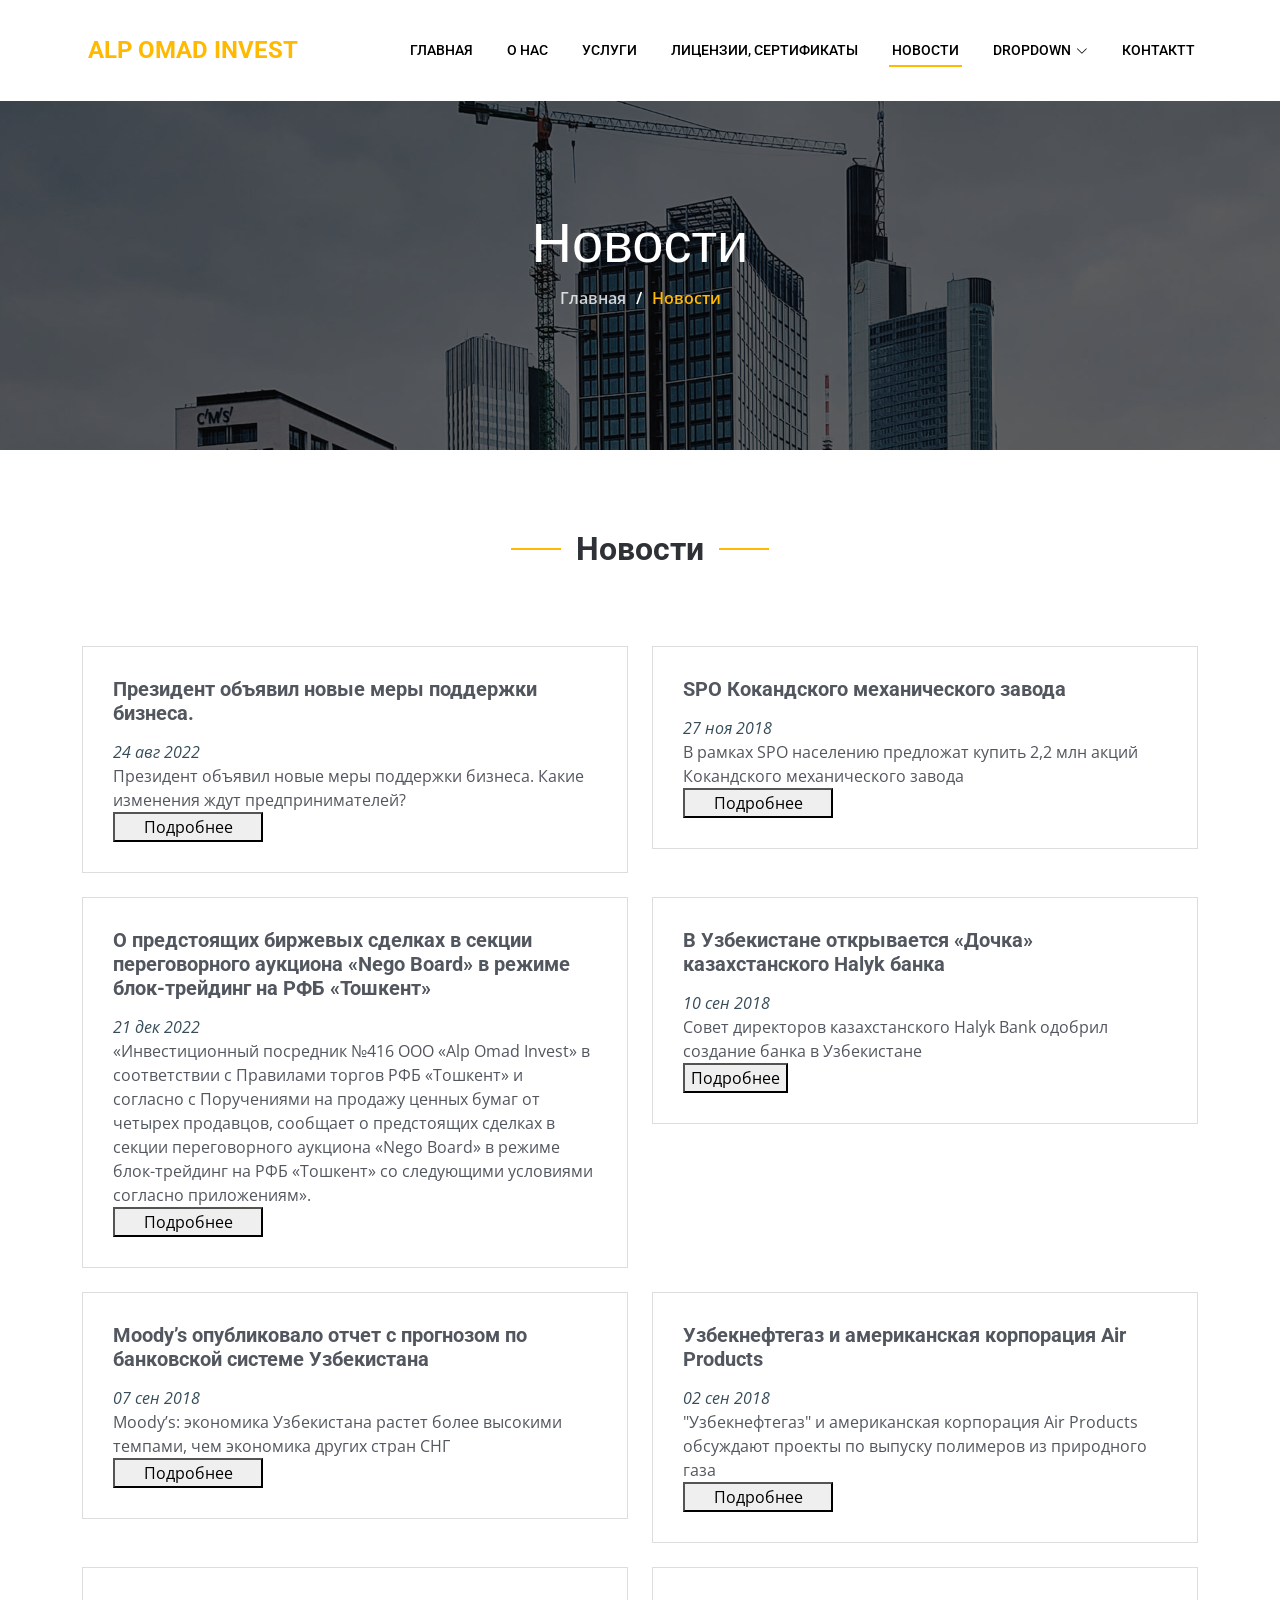
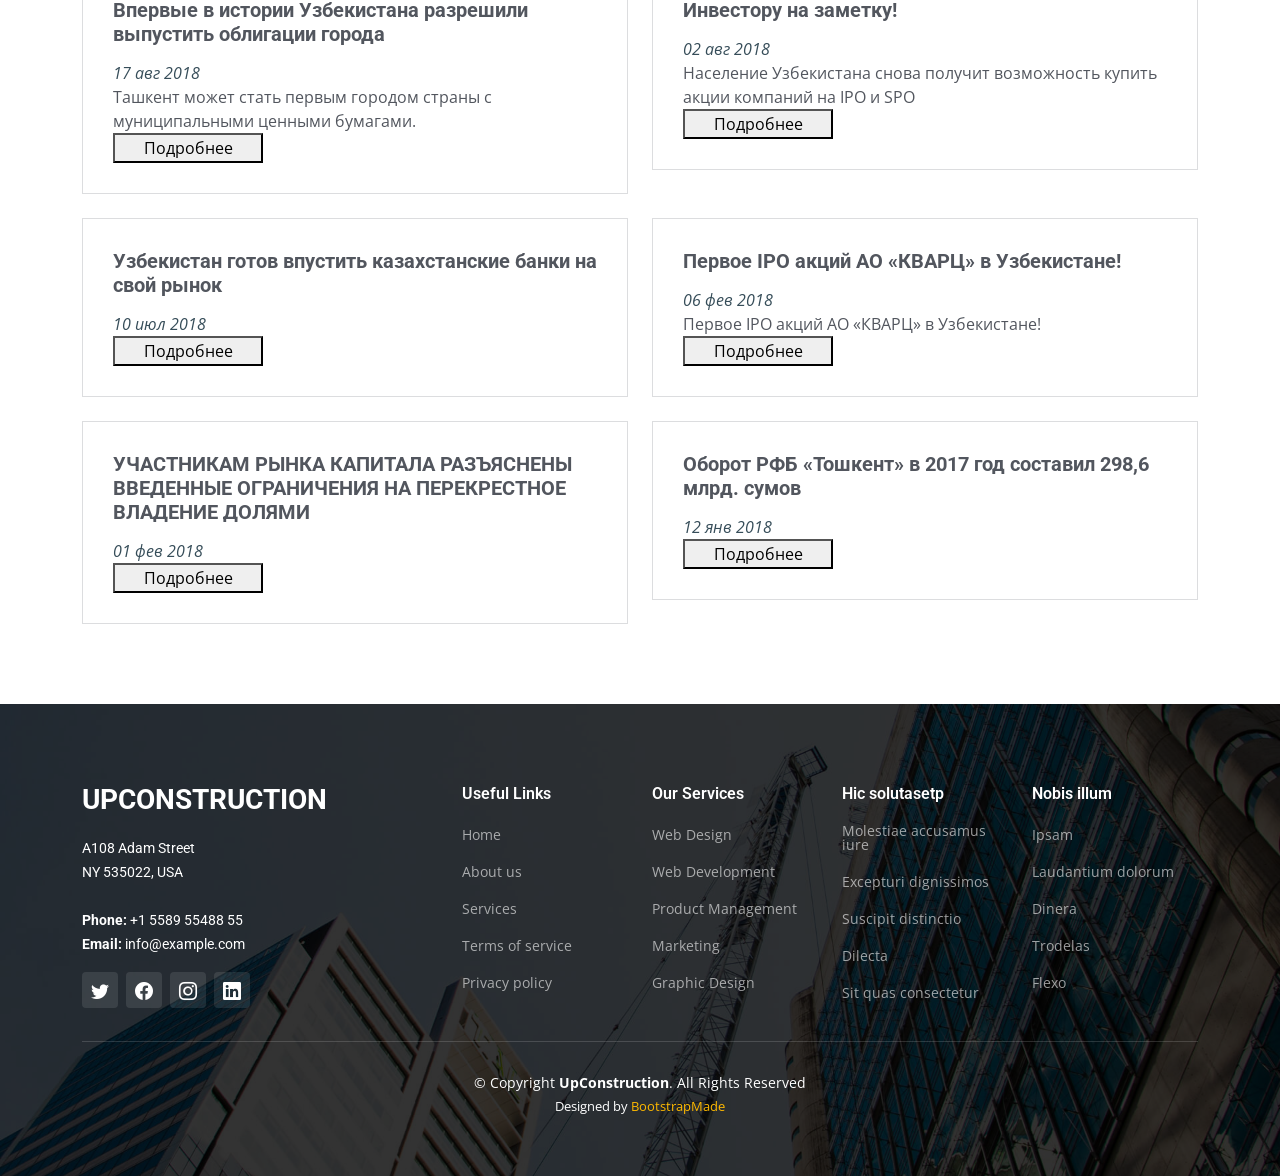
==== commit c02a543d: "main" ====
--- a/blog.html
+++ b/blog.html
@@ -40,45 +40,39 @@
 <body>
 
   <!-- ======= Header ======= -->
-  <header id="header" class="header d-flex align-items-center">
+ <header id="header" class="header d-flex align-items-center">
     <div class="container-fluid container-xl d-flex align-items-center justify-content-between">
-
+  
       <a href="index.html" class="logo d-flex align-items-center">
         <!-- Uncomment the line below if you also wish to use an image logo -->
         <!-- <img src="assets/img/logo.png" alt=""> -->
-        <h1>UpConstruction<span>.</span></h1>
+        <h1><img src="logo.png" alt=""><span>ALP OMAD INVEST</span><br>
+          </h1>
       </a>
-
-      <i class="mobile-nav-toggle mobile-nav-show bi bi-list"></i>
+  
+      <i class="mobile-nav-toggle mobile-nav-show bi bi-list" style="color: black;"></i>
       <i class="mobile-nav-toggle mobile-nav-hide d-none bi bi-x"></i>
       <nav id="navbar" class="navbar">
         <ul>
-          <li><a href="index.html">Home</a></li>
-          <li><a href="about.html">About</a></li>
-          <li><a href="services.html">Services</a></li>
-          <li><a href="projects.html">Projects</a></li>
-          <li><a href="blog.html" class="active">Blog</a></li>
-          <li class="dropdown"><a href="#"><span>Dropdown</span> <i class="bi bi-chevron-down dropdown-indicator"></i></a>
-            <ul>
-              <li><a href="#">Dropdown 1</a></li>
-              <li class="dropdown"><a href="#"><span>Deep Dropdown</span> <i class="bi bi-chevron-down dropdown-indicator"></i></a>
-                <ul>
-                  <li><a href="#">Deep Dropdown 1</a></li>
-                  <li><a href="#">Deep Dropdown 2</a></li>
-                  <li><a href="#">Deep Dropdown 3</a></li>
-                  <li><a href="#">Deep Dropdown 4</a></li>
-                  <li><a href="#">Deep Dropdown 5</a></li>
-                </ul>
-              </li>
-              <li><a href="#">Dropdown 2</a></li>
-              <li><a href="#">Dropdown 3</a></li>
-              <li><a href="#">Dropdown 4</a></li>
+          <li><a href="index.html" class=" a2">Главная</a></li>
+          <li><a href="about.html" class="a2">о нас</a></li>
+          <li><a href="services.html" class="a2">Услуги</a></li>
+          <li><a href="projects.html" class="a2">Лицензии, сертификаты</a></li>
+          <li><a href="blog.html" class="a2 active">Новости</a></li>
+          <li class="dropdown" aria-colcount="aa2"><a href="#" class="a2"><span class="aa2">Dropdown</span> <i class="bi bi-chevron-down dropdown-indicator"></i></a>
+            <ul>
+              <li><a href="https://fondbozori.uz/usx/" class="a2">Dropdown 1</a></li>
+             
+              <li><a href="http://www.openinfo.uz/" class="a2">Dropdown 2</a></li>
+              <li><a href="https://uzse.uz/reports/material_facts" class="a2">Dropdown 3</a></li>
+              <li><a href="https://openinfo.uz/ru/reports/jsc/annual" class="a2">Dropdown 4</a></li>
+              <li><a href="https://uzse.uz/trade_results">Dropdown 5</a></li>
             </ul>
           </li>
-          <li><a href="contact.html">Contact</a></li>
+          <li><a href="contact.html" class="a2">контактt</a></li>
         </ul>
       </nav><!-- .navbar -->
-
+  
     </div>
   </header><!-- End Header -->
 
@@ -88,243 +82,208 @@
     <div class="breadcrumbs d-flex align-items-center" style="background-image: url('assets/img/breadcrumbs-bg.jpg');">
       <div class="container position-relative d-flex flex-column align-items-center" data-aos="fade">
 
-        <h2>Blog</h2>
+        <h2>Новости</h2>
         <ol>
-          <li><a href="index.html">Home</a></li>
-          <li>Blog</li>
+          <li><a href="index.html">Главная</a></li>
+          <li>Новости</li>
         </ol>
 
       </div>
     </div><!-- End Breadcrumbs -->
 
     <!-- ======= Blog Section ======= -->
-    <section id="blog" class="blog">
-      <div class="container" data-aos="fade-up" data-aos-delay="100">
-
-        <div class="row gy-4 posts-list">
-
-          <div class="col-xl-4 col-md-6">
-            <div class="post-item position-relative h-100">
-
-              <div class="post-img position-relative overflow-hidden">
-                <img src="assets/img/blog/blog-1.jpg" class="img-fluid" alt="">
-                <span class="post-date">December 12</span>
-              </div>
-
-              <div class="post-content d-flex flex-column">
-
-                <h3 class="post-title">Dolorum optio tempore voluptas dignissimos cumque fuga qui quibusdam quia</h3>
-
-                <div class="meta d-flex align-items-center">
-                  <div class="d-flex align-items-center">
-                    <i class="bi bi-person"></i> <span class="ps-2">John Doe</span>
-                  </div>
-                  <span class="px-3 text-black-50">/</span>
-                  <div class="d-flex align-items-center">
-                    <i class="bi bi-folder2"></i> <span class="ps-2">Politics</span>
-                  </div>
-                </div>
-
-                <p>
-                  Similique neque nam consequuntur ad non maxime aliquam quas. Quibusdam animi praesentium. Aliquam et laboriosam eius aut nostrum quidem aliquid dicta.
-                </p>
-
-                <hr>
-
-                <a href="blog-details.html" class="readmore stretched-link"><span>Read More</span><i class="bi bi-arrow-right"></i></a>
-
-              </div>
-
-            </div>
-          </div><!-- End post list item -->
-
-          <div class="col-xl-4 col-md-6">
-            <div class="post-item position-relative h-100">
-
-              <div class="post-img position-relative overflow-hidden">
-                <img src="assets/img/blog/blog-2.jpg" class="img-fluid" alt="">
-                <span class="post-date">March 19</span>
-              </div>
-
-              <div class="post-content d-flex flex-column">
-
-                <h3 class="post-title">Nisi magni odit consequatur autem nulla dolorem</h3>
-
-                <div class="meta d-flex align-items-center">
-                  <div class="d-flex align-items-center">
-                    <i class="bi bi-person"></i> <span class="ps-2">Julia Parker</span>
-                  </div>
-                  <span class="px-3 text-black-50">/</span>
-                  <div class="d-flex align-items-center">
-                    <i class="bi bi-folder2"></i> <span class="ps-2">Economics</span>
-                  </div>
-                </div>
-
-                <p>
-                  Incidunt voluptate sit temporibus aperiam. Quia vitae aut sint ullam quis illum voluptatum et. Quo libero rerum voluptatem pariatur nam.
-                </p>
-
-                <hr>
-
-                <a href="blog-details.html" class="readmore stretched-link"><span>Read More</span><i class="bi bi-arrow-right"></i></a>
-
-              </div>
-
-            </div>
-          </div><!-- End post list item -->
-
-          <div class="col-xl-4 col-md-6">
-            <div class="post-item position-relative h-100">
-
-              <div class="post-img position-relative overflow-hidden">
-                <img src="assets/img/blog/blog-3.jpg" class="img-fluid" alt="">
-                <span class="post-date">June 24</span>
-              </div>
-
-              <div class="post-content d-flex flex-column">
-
-                <h3 class="post-title">Possimus soluta ut id suscipit ea ut. In quo quia et soluta libero sit sint.</h3>
-
-                <div class="meta d-flex align-items-center">
-                  <div class="d-flex align-items-center">
-                    <i class="bi bi-person"></i> <span class="ps-2">Maria Doe</span>
-                  </div>
-                  <span class="px-3 text-black-50">/</span>
-                  <div class="d-flex align-items-center">
-                    <i class="bi bi-folder2"></i> <span class="ps-2">Sports</span>
-                  </div>
-                </div>
-
-                <p>
-                  Aut iste neque ut illum qui perspiciatis similique recusandae non. Fugit autem dolorem labore omnis et. Eum temporibus fugiat voluptate enim tenetur sunt omnis.
-                </p>
-
-                <hr>
-
-                <a href="blog-details.html" class="readmore stretched-link"><span>Read More</span><i class="bi bi-arrow-right"></i></a>
-
-              </div>
-
-            </div>
-          </div><!-- End post list item -->
-
-          <div class="col-xl-4 col-md-6">
-            <div class="post-item position-relative h-100">
-
-              <div class="post-img position-relative overflow-hidden">
-                <img src="assets/img/blog/blog-4.jpg" class="img-fluid" alt="">
-                <span class="post-date">August 05</span>
-              </div>
-
-              <div class="post-content d-flex flex-column">
-
-                <h3 class="post-title">Non rem rerum nam cum quo minus. Dolor distinctio deleniti explicabo eius exercitationem.</h3>
-
-                <div class="meta d-flex align-items-center">
-                  <div class="d-flex align-items-center">
-                    <i class="bi bi-person"></i> <span class="ps-2">Maria Doe</span>
-                  </div>
-                  <span class="px-3 text-black-50">/</span>
-                  <div class="d-flex align-items-center">
-                    <i class="bi bi-folder2"></i> <span class="ps-2">Sports</span>
-                  </div>
-                </div>
-
-                <p>
-                  Aspernatur rerum perferendis et sint. Voluptates cupiditate voluptas atque quae. Rem veritatis rerum enim et autem. Saepe atque cum eligendi eaque iste omnis a qui.
-                </p>
-
-                <hr>
-
-                <a href="blog-details.html" class="readmore stretched-link"><span>Read More</span><i class="bi bi-arrow-right"></i></a>
-
-              </div>
-
-            </div>
-          </div><!-- End post list item -->
-
-          <div class="col-xl-4 col-md-6">
-            <div class="post-item position-relative h-100">
-
-              <div class="post-img position-relative overflow-hidden">
-                <img src="assets/img/blog/blog-5.jpg" class="img-fluid" alt="">
-                <span class="post-date">September 17</span>
-              </div>
-
-              <div class="post-content d-flex flex-column">
-
-                <h3 class="post-title">Accusamus quaerat aliquam qui debitis facilis consequatur</h3>
-
-                <div class="meta d-flex align-items-center">
-                  <div class="d-flex align-items-center">
-                    <i class="bi bi-person"></i> <span class="ps-2">John Parker</span>
-                  </div>
-                  <span class="px-3 text-black-50">/</span>
-                  <div class="d-flex align-items-center">
-                    <i class="bi bi-folder2"></i> <span class="ps-2">Politics</span>
-                  </div>
-                </div>
-
-                <p>
-                  In itaque assumenda aliquam voluptatem qui temporibus iusto nisi quia. Autem vitae quas aperiam nesciunt mollitia tempora odio omnis. Ipsa odit sit ut amet necessitatibus. Quo ullam ut corrupti autem consequuntur totam dolorem.
-                </p>
-
-                <hr>
-
-                <a href="blog-details.html" class="readmore stretched-link"><span>Read More</span><i class="bi bi-arrow-right"></i></a>
-
-              </div>
-
-            </div>
-          </div><!-- End post list item -->
-
-          <div class="col-xl-4 col-md-6">
-            <div class="post-item position-relative h-100">
-
-              <div class="post-img position-relative overflow-hidden">
-                <img src="assets/img/blog/blog-6.jpg" class="img-fluid" alt="">
-                <span class="post-date">December 07</span>
-              </div>
-
-              <div class="post-content d-flex flex-column">
-
-                <h3 class="post-title">Distinctio provident quibusdam numquam aperiam aut</h3>
-
-                <div class="meta d-flex align-items-center">
-                  <div class="d-flex align-items-center">
-                    <i class="bi bi-person"></i> <span class="ps-2">Julia White</span>
-                  </div>
-                  <span class="px-3 text-black-50">/</span>
-                  <div class="d-flex align-items-center">
-                    <i class="bi bi-folder2"></i> <span class="ps-2">Economics</span>
-                  </div>
-                </div>
-
-                <p>
-                  Expedita et temporibus eligendi enim molestiae est architecto praesentium dolores. Illo laboriosam officiis quis. Labore officia quia sit voluptatem nisi est dignissimos totam. Et voluptate et consectetur voluptatem id dolor magni impedit. Omnis dolores sit.
-                </p>
-
-                <hr>
-
-                <a href="blog-details.html" class="readmore stretched-link"><span>Read More</span><i class="bi bi-arrow-right"></i></a>
-
-              </div>
-
-            </div>
-          </div><!-- End post list item -->
-
-        </div><!-- End blog posts list -->
-
-        <div class="blog-pagination">
-          <ul class="justify-content-center">
-            <li><a href="#">1</a></li>
-            <li class="active"><a href="#">2</a></li>
-            <li><a href="#">3</a></li>
-          </ul>
-        </div><!-- End blog pagination -->
+    <section id="constructions" class="constructions">
+      <div class="container" data-aos="fade-up">
+
+        <div class="section-header">
+          <h2>Новости</h2>
+        </div>
+
+        <div class="row gy-4">
+
+          <div class="col-lg-6" data-aos="fade-up" data-aos-delay="100">
+            <div class="card-item">
+              <div class="row">
+                <div class="col-xl-7 d-flex align-items-center" style="width: 600px;">
+                  <div class="card-body">
+                    <h4 class="card-title">Президент объявил новые меры поддержки бизнеса.</h4>
+                    <i>24 авг 2022</i>
+                    <p>Президент объявил новые меры поддержки бизнеса. Какие изменения ждут предпринимателей?</p>
+                    <button class="btn_1">Подробнее</button>
+                  </div>
+                </div>
+              </div>
+            </div>
+          </div><!-- End Card Item -->
+
+          <div class="col-lg-6" data-aos="fade-up" data-aos-delay="200">
+            <div class="card-item">
+              <div class="row">
+                <div class="col-xl-7 d-flex align-items-center" style="width: 600px;">
+                  <div class="card-body">
+                    <h4 class="card-title">SPO Кокандского механического завода</h4>
+                    <i>27 ноя 2018</i>
+                    <p>В рамках SPO населению предложат купить 2,2 млн акций Кокандского механического завода</p>
+                    <button class="btn_1">Подробнее</button>
+                  </div>
+                </div>
+              </div>
+            </div>
+          </div><!-- End Card Item -->
+
+          <div class="col-lg-6" data-aos="fade-up" data-aos-delay="300">
+            <div class="card-item">
+              <div class="row">
+                <div class="col-xl-7 d-flex align-items-center" style="width: 600px;">
+                  <div class="card-body">
+                    <h4 class="card-title">О предстоящих биржевых сделках в секции переговорного аукциона «Nego Board» в режиме блок-трейдинг на РФБ «Тошкент»</h4>
+                    <i>21 дек 2022</i>
+                    <p>«Инвестиционный посредник №416 ООО «Alp Omad Invest» в соответствии с Правилами торгов РФБ «Тошкент» и согласно с Поручениями на продажу ценных бумаг от четырех продавцов, сообщает о предстоящих сделках в секции переговорного аукциона «Nego Board» в режиме блок-трейдинг на РФБ «Тошкент» со следующими условиями согласно приложениям».</p>
+                    <button class="btn_1">Подробнее</button>
+                  </div>
+                </div>
+              </div>
+            </div>
+          </div><!-- End Card Item -->
+
+          <div class="col-lg-6" data-aos="fade-up" data-aos-delay="400">
+            <div class="card-item">
+              <div class="row">
+                <div class="col-xl-7 d-flex align-items-center" style="width: 600px;">
+                  <div class="card-body">
+                    <h4 class="card-title">В Узбекистане открывается «Дочка» казахстанского Halyk банка</h4>
+                    <i>10 сен 2018</i>
+                    <p>Совет директоров казахстанского Halyk Bank одобрил создание банка в Узбекистане</p>
+                    <button>Подробнее</button>
+                  </div>
+                </div>
+              </div>
+            </div>
+          </div><!-- End Card Item -->
+
+          <div class="col-lg-6" data-aos="fade-up" data-aos-delay="100">
+            <div class="card-item">
+              <div class="row">
+                <div class="col-xl-7 d-flex align-items-center" style="width: 600px;">
+                  <div class="card-body">
+                    <h4 class="card-title">Moody’s опубликовало отчет с прогнозом по банковской системе Узбекистана</h4>
+                    <i>07 сен 2018</i>
+                    <p>Moody’s: экономика Узбекистана растет более высокими темпами, чем экономика других стран СНГ</p>
+                    <button class="btn_1">Подробнее</button>
+                  </div>
+                </div>
+              </div>
+            </div>
+          </div><!-- End Card Item -->
+
+          <div class="col-lg-6" data-aos="fade-up" data-aos-delay="200">
+            <div class="card-item">
+              <div class="row">
+                <div class="col-xl-7 d-flex align-items-center" style="width: 600px;">
+                  <div class="card-body">
+                    <h4 class="card-title">Узбекнефтегаз и американская корпорация Air Products</h4>
+                    <i>02 сен 2018</i>
+                    <p>"Узбекнефтегаз" и американская корпорация Air Products обсуждают проекты по выпуску полимеров из природного газа</p>
+                    <button class="btn_1">Подробнее</button>
+                  </div>
+                </div>
+              </div>
+            </div>
+          </div><!-- End Card Item -->
+
+          <div class="col-lg-6" data-aos="fade-up" data-aos-delay="300">
+            <div class="card-item">
+              <div class="row">
+                <div class="col-xl-7 d-flex align-items-center" style="width: 600px;">
+                  <div class="card-body">
+                    <h4 class="card-title">Впервые в истории Узбекистана разрешили выпустить облигации города</h4>
+                    <i>17 авг 2018</i>
+                    <p>Ташкент может стать первым городом страны с муниципальными ценными бумагами.</p>
+                    <button class="btn_1">Подробнее</button>
+                  </div>
+                </div>
+              </div>
+            </div>
+          </div><!-- End Card Item -->
+
+          <div class="col-lg-6" data-aos="fade-up" data-aos-delay="100">
+            <div class="card-item">
+              <div class="row">
+                <div class="col-xl-7 d-flex align-items-center" style="width: 600px;">
+                  <div class="card-body">
+                    <h4 class="card-title">Инвестору на заметку!</h4>
+                    <i>02 авг 2018</i>
+                    <p>Население Узбекистана снова получит возможность купить акции компаний на IPO и SPO</p>
+                    <button class="btn_1">Подробнее</button>
+                  </div>
+                </div>
+              </div>
+            </div>
+          </div><!-- End Card Item -->
+
+          <div class="col-lg-6" data-aos="fade-up" data-aos-delay="100">
+            <div class="card-item">
+              <div class="row">
+                <div class="col-xl-7 d-flex align-items-center" style="width: 600px;">
+                  <div class="card-body">
+                    <h4 class="card-title">Узбекистан готов впустить казахстанские банки на свой рынок</h4>
+                    <i>10 июл 2018</i>
+                    <p></p>
+                    <button class="btn_1">Подробнее</button>
+                  </div>
+                </div>
+              </div>
+            </div>
+          </div><!-- End Card Item -->
+
+          <div class="col-lg-6" data-aos="fade-up" data-aos-delay="100">
+            <div class="card-item">
+              <div class="row">
+                <div class="col-xl-7 d-flex align-items-center" style="width: 600px;">
+                  <div class="card-body">
+                    <h4 class="card-title">Первое IPO акций АО «КВАРЦ» в Узбекистане!</h4>
+                    <i>06 фев 2018</i>
+                    <p>Первое IPO акций АО «КВАРЦ» в Узбекистане!</p>
+                    <button class="btn_1">Подробнее</button>
+                  </div>
+                </div>
+              </div>
+            </div>
+          </div><!-- End Card Item -->
+
+          <div class="col-lg-6" data-aos="fade-up" data-aos-delay="100">
+            <div class="card-item">
+              <div class="row">
+                <div class="col-xl-7 d-flex align-items-center" style="width: 600px;">
+                  <div class="card-body">
+                    <h4 class="card-title">УЧАСТНИКАМ РЫНКА КАПИТАЛА РАЗЪЯСНЕНЫ ВВЕДЕННЫЕ ОГРАНИЧЕНИЯ НА ПЕРЕКРЕСТНОЕ ВЛАДЕНИЕ ДОЛЯМИ</h4>
+                    <i>01 фев 2018</i>
+                    <p></p>
+                    <button class="btn_1">Подробнее</button>
+                  </div>
+                </div>
+              </div>
+            </div>
+          </div><!-- End Card Item -->
+
+          <div class="col-lg-6" data-aos="fade-up" data-aos-delay="100">
+            <div class="card-item">
+              <div class="row">
+                <div class="col-xl-7 d-flex align-items-center" style="width: 600px;">
+                  <div class="card-body">
+                    <h4 class="card-title">Оборот РФБ «Тошкент» в 2017 год составил 298,6 млрд. сумов</h4>
+                    <i>12 янв 2018</i>
+                    <p></p>
+                    <button class="btn_1">Подробнее</button>
+                  </div>
+                </div>
+              </div>
+            </div>
+          </div><!-- End Card Item -->
+        </div>
 
       </div>
-    </section><!-- End Blog Section -->
+    </section><!-- End Constructions Section -->
 
   </main><!-- End #main -->
 
--- a/assets/css/main.css
+++ b/assets/css/main.css
@@ -64,6 +64,10 @@
   overflow: hidden;
 }
 
+ul{
+  list-style: none;
+}
+
 .section-bg {
   background-color: #f5f6f7;
 }
@@ -112,11 +116,20 @@
 --------------------------------------------------------------*/
 .breadcrumbs {
   padding: 140px 0 60px 0;
-  min-height: 30vh;
+  min-height: 50vh;
   position: relative;
+  width: 100%!important;
   background-size: cover;
   background-position: center;
   background-repeat: no-repeat;
+}
+
+.a2{
+  color: black!important;
+}
+
+.section-bg {
+  background-color: #f5f6f7!important;
 }
 
 .breadcrumbs:before {
@@ -262,6 +275,7 @@
   top: 0;
   left: 0;
   right: 0;
+  background-color: white;
 }
 
 .header .logo img {
@@ -2575,6 +2589,10 @@
   background-color: var(--color-primary);
 }
 
+.btn_1{
+  width: 150px;
+}
+
 /*--------------------------------------------------------------
 # Footer
 --------------------------------------------------------------*/
